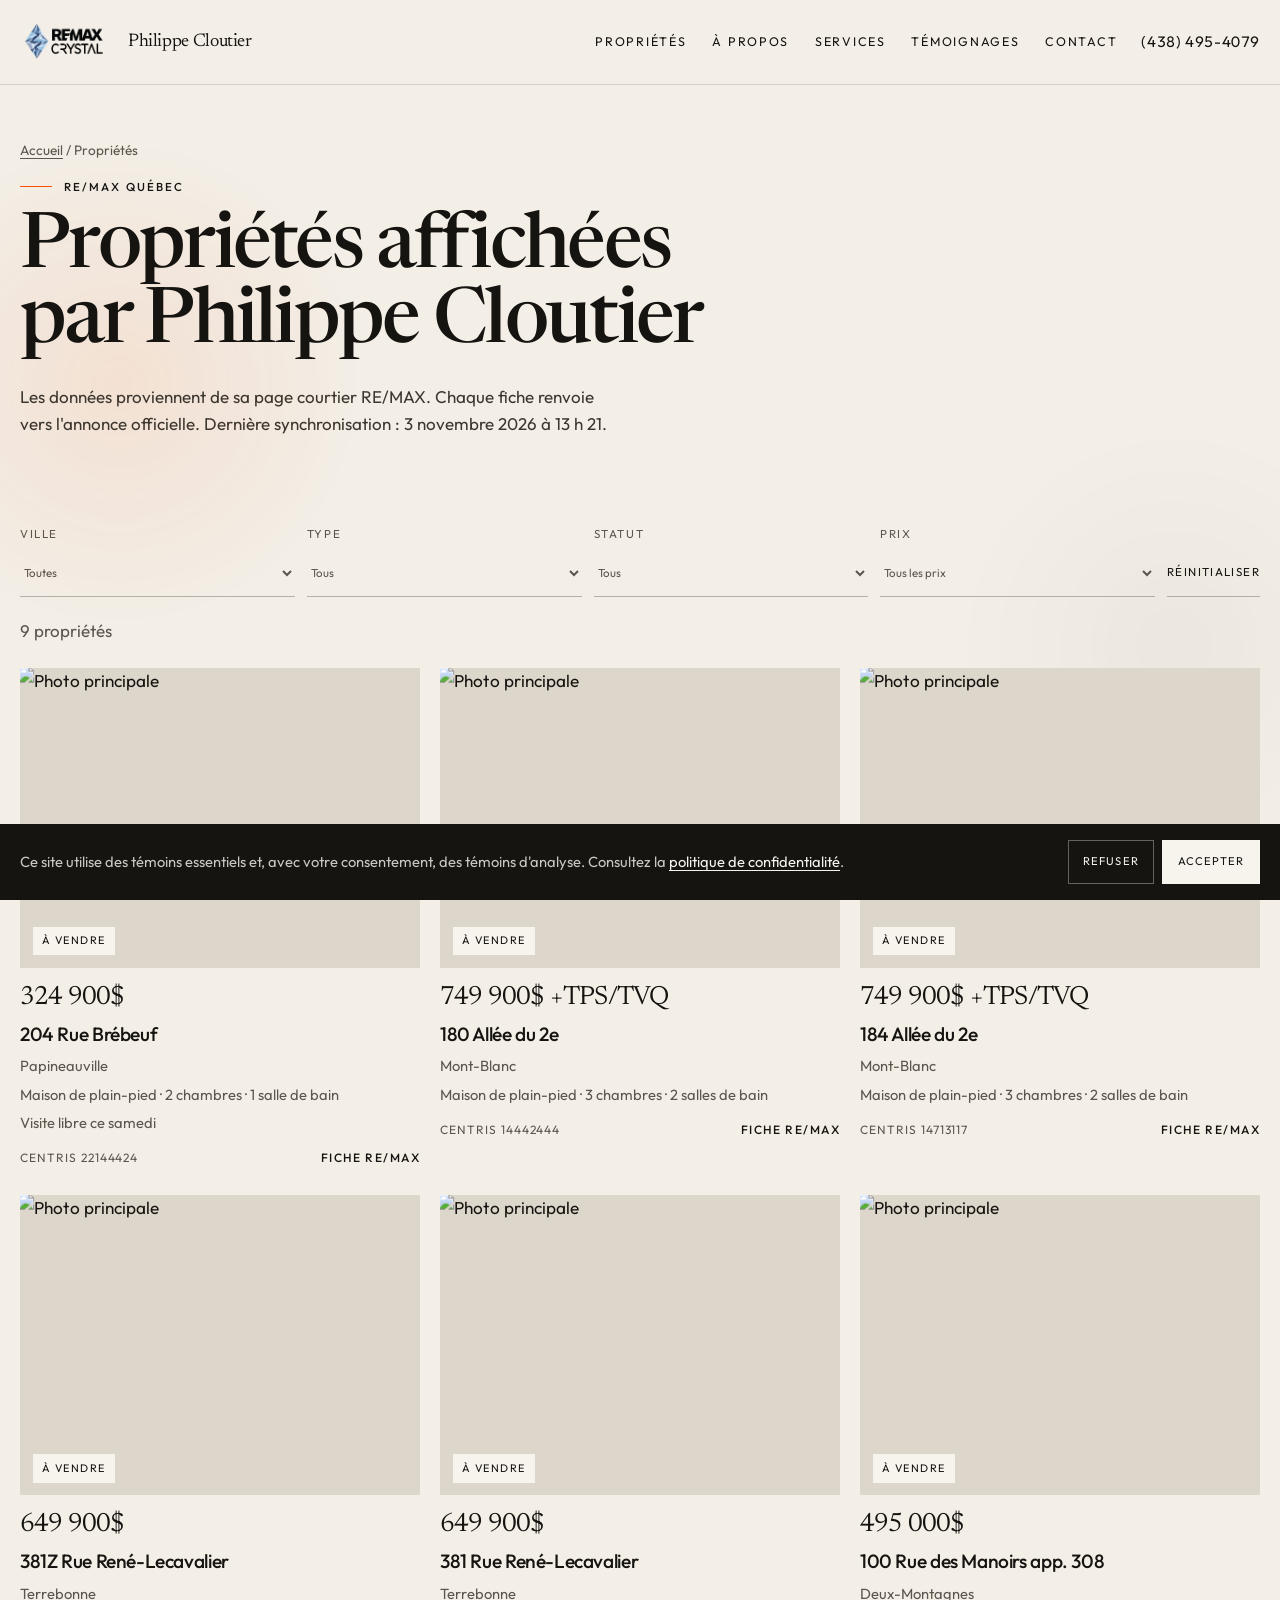
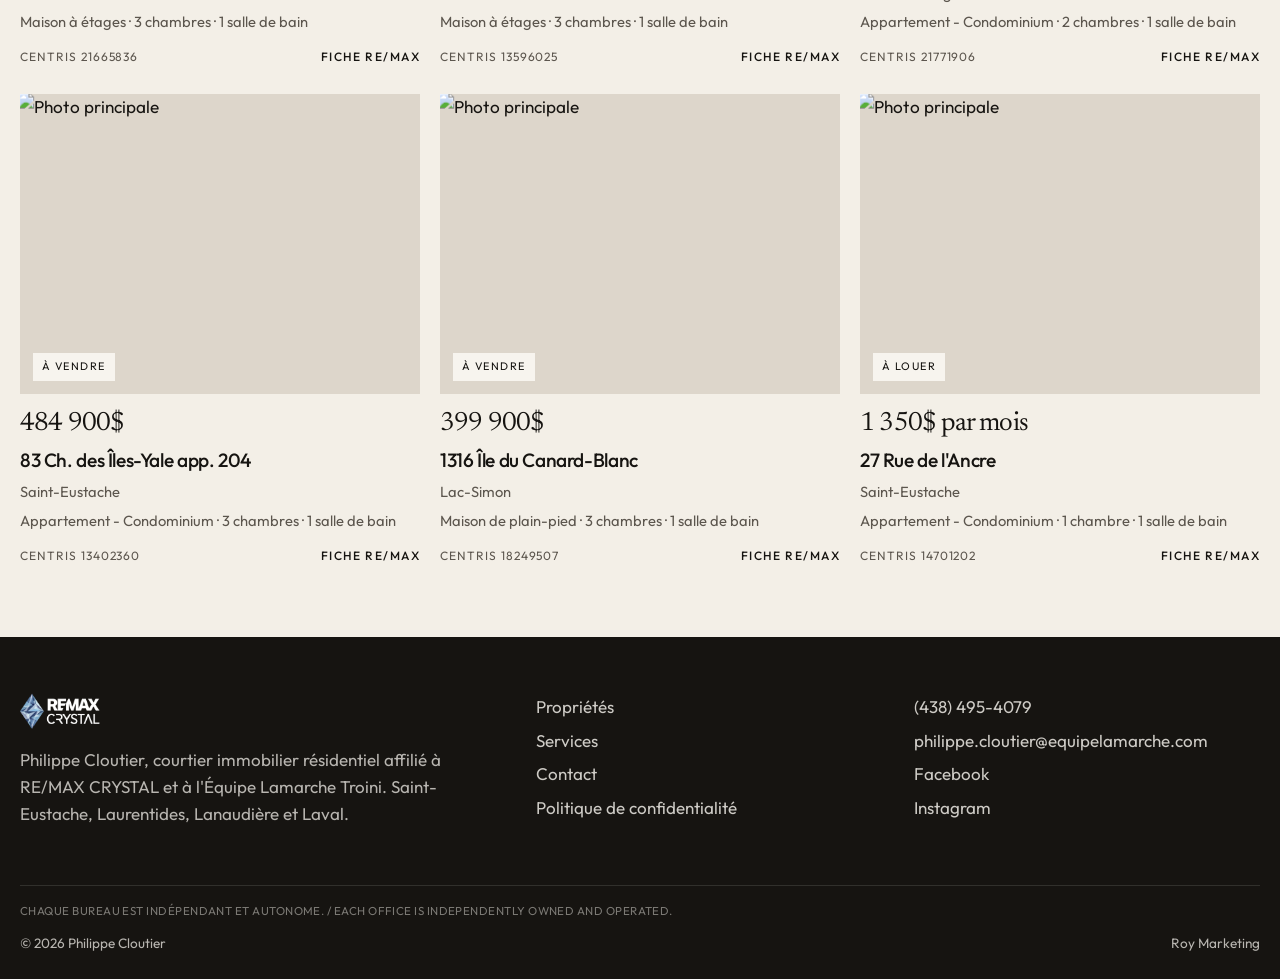
==== proprietes/index.html @ 8dc29b17 "Add a RE/MAX listing sync and an editorial redesign. Pull Philippe Cloutier's live inscriptions from" ====
<!DOCTYPE html>
<html lang="fr">
<head>
  <meta charset="utf-8">
  <meta name="viewport" content="width=device-width, initial-scale=1">
  <title>Propriétés | Philippe Cloutier, courtier immobilier</title>
  <meta name="description" content="Inscriptions actuelles de Philippe Cloutier, courtier immobilier résidentiel RE/MAX CRYSTAL à Saint-Eustache. Maisons et condos à vendre dans les Laurentides, Lanaudière, Laval et au-delà.">
  <link rel="canonical" href="https://philippecloutier.net/proprietes/">
  <meta name="theme-color" content="#161411">
  <link rel="icon" href="/favicon.ico" sizes="any">
  <link rel="icon" type="image/png" href="/favicon.png">
  <link rel="apple-touch-icon" href="/apple-touch-icon.png">
  <meta property="og:title" content="Propriétés | Philippe Cloutier, courtier immobilier">
  <meta property="og:description" content="Inscriptions actuelles de Philippe Cloutier, courtier immobilier résidentiel RE/MAX CRYSTAL à Saint-Eustache. Maisons et condos à vendre dans les Laurentides, Lanaudière, Laval et au-delà.">
  <meta property="og:type" content="website">
  <meta property="og:locale" content="fr_CA">
  <meta property="og:site_name" content="Philippe Cloutier">
  <meta property="og:url" content="https://philippecloutier.net/proprietes/">
  <meta property="og:image" content="https://philippecloutier.net/og-image.jpg">
  <meta name="twitter:card" content="summary_large_image">
  <meta name="twitter:title" content="Propriétés | Philippe Cloutier, courtier immobilier">
  <meta name="twitter:description" content="Inscriptions actuelles de Philippe Cloutier, courtier immobilier résidentiel RE/MAX CRYSTAL à Saint-Eustache. Maisons et condos à vendre dans les Laurentides, Lanaudière, Laval et au-delà.">
  <meta name="twitter:image" content="https://philippecloutier.net/og-image.jpg">
  <script type="application/ld+json">
{"@context":"https://schema.org","@type":"BreadcrumbList","itemListElement":[{"@type":"ListItem","position":1,"name":"Accueil","item":"https://philippecloutier.net/"},{"@type":"ListItem","position":2,"name":"Propriétés","item":"https://philippecloutier.net/proprietes/"}]}
</script>
<script type="application/ld+json">
{"@context":"https://schema.org","@type":"ItemList","name":"Propriétés de Philippe Cloutier","numberOfItems":9,"itemListElement":[{"@type":"ListItem","position":1,"url":"https://philippecloutier.net/proprietes/22144424/","name":"204 Rue Brébeuf, Papineauville"},{"@type":"ListItem","position":2,"url":"https://philippecloutier.net/proprietes/14442444/","name":"180 Allée du 2e, Mont-Blanc"},{"@type":"ListItem","position":3,"url":"https://philippecloutier.net/proprietes/14713117/","name":"184 Allée du 2e, Mont-Blanc"},{"@type":"ListItem","position":4,"url":"https://philippecloutier.net/proprietes/21665836/","name":"381Z Rue René-Lecavalier, Terrebonne"},{"@type":"ListItem","position":5,"url":"https://philippecloutier.net/proprietes/13596025/","name":"381 Rue René-Lecavalier, Terrebonne"},{"@type":"ListItem","position":6,"url":"https://philippecloutier.net/proprietes/21771906/","name":"100 Rue des Manoirs app. 308, Deux-Montagnes"},{"@type":"ListItem","position":7,"url":"https://philippecloutier.net/proprietes/13402360/","name":"83 Ch. des Îles-Yale app. 204, Saint-Eustache"},{"@type":"ListItem","position":8,"url":"https://philippecloutier.net/proprietes/18249507/","name":"1316 Île du Canard-Blanc, Lac-Simon"},{"@type":"ListItem","position":9,"url":"https://philippecloutier.net/proprietes/14701202/","name":"27 Rue de l'Ancre, Saint-Eustache"}]}
</script>
  <link rel="preconnect" href="https://fonts.googleapis.com">
  <link rel="preconnect" href="https://fonts.gstatic.com" crossorigin>
  <link href="https://fonts.googleapis.com/css2?family=Newsreader:ital,opsz,wght@0,6..72,400;0,6..72,500;0,6..72,600;1,6..72,400&family=Outfit:wght@300;400;500;600&display=swap" rel="stylesheet">
  <link rel="stylesheet" href="/assets/site.css">
</head>
<body>
<a class="skip" href="#contenu">Aller au contenu</a>
<div class="atmosphere" aria-hidden="true"><span class="orb orb-a"></span><span class="orb orb-b"></span></div>
<div class="page">
<header class="nav nav-solid" id="nav">
  <div class="nav-inner">
    <a class="brand" href="/">
      <img class="brand-logo brand-logo-light" src="/logo_remax_crystal_fond_noir.png" alt="RE/MAX CRYSTAL" height="42">
      <img class="brand-logo brand-logo-dark" src="/crystal-supp-noir-diamand.png" alt="" height="42">
      <span class="brand-name">Philippe Cloutier</span>
    </a>
    <nav class="nav-links" aria-label="Principal">
      <a href="/proprietes/">Propriétés</a>
      <a href="/#a-propos">À propos</a>
      <a href="/#services">Services</a>
      <a href="/#temoignages">Témoignages</a>
      <a href="/#contact">Contact</a>
    </nav>
    <a class="nav-phone desk" href="tel:+14384954079">(438) 495-4079</a>
    <button class="nav-toggle" id="nav-toggle" type="button" aria-expanded="false" aria-controls="nav-panel" aria-label="Ouvrir le menu"><span></span><span></span></button>
  </div>
</header>
<div class="nav-panel" id="nav-panel" hidden>
  <a href="/proprietes/">Propriétés</a>
  <a href="/#a-propos">À propos</a>
  <a href="/#services">Services</a>
  <a href="/#temoignages">Témoignages</a>
  <a href="/#contact">Contact</a>
  <a class="nav-phone" href="tel:+14384954079">(438) 495-4079</a>
</div>
<main id="contenu">
  <section class="page-hero">
    <div class="wrap">
      <p class="crumbs"><a href="/">Accueil</a> / Propriétés</p>
      <p class="eyebrow">RE/MAX Québec</p>
      <h1>Propriétés affichées par Philippe Cloutier</h1>
      <p class="lede" style="margin-top:1.25rem">Les données proviennent de sa page courtier RE/MAX. Chaque fiche renvoie vers l'annonce officielle. Dernière synchronisation : 3 novembre 2026 à 13 h 21.</p>
    </div>
  </section>
  <section class="section-tight">
    <div class="wrap-wide">
      <form class="filters" id="filters" action="/proprietes/" method="get">
        <label>Ville
          <select id="filter-city" name="ville"><option value="">Toutes</option><option value="Deux-Montagnes">Deux-Montagnes</option><option value="Lac-Simon">Lac-Simon</option><option value="Mont-Blanc">Mont-Blanc</option><option value="Papineauville">Papineauville</option><option value="Saint-Eustache">Saint-Eustache</option><option value="Terrebonne">Terrebonne</option></select>
        </label>
        <label>Type
          <select id="filter-kind" name="type"><option value="">Tous</option><option value="Appartement - Condominium">Appartement - Condominium</option><option value="Maison à étages">Maison à étages</option><option value="Maison de plain-pied">Maison de plain-pied</option></select>
        </label>
        <label>Statut
          <select id="filter-status" name="statut"><option value="">Tous</option><option value="a-vendre">À vendre</option><option value="a-louer">À louer</option><option value="visite-libre">Visite libre</option></select>
        </label>
        <label>Prix
          <select id="filter-price" name="prix">
            <option value="">Tous les prix</option>
            <option value="0-400000">Moins de 400 000 $</option>
            <option value="400000-600000">400 000 $ à 600 000 $</option>
            <option value="600000-800000">600 000 $ à 800 000 $</option>
            <option value="800000-">800 000 $ et plus</option>
          </select>
        </label>
        <button type="button" id="filter-reset">Réinitialiser</button>
      </form>
      <p class="result-count" id="result-count">9 propriétés</p>
      <div class="listing-grid" data-listing-grid>
        <article class="card" data-city="Papineauville" data-kind="Maison de plain-pied" data-status="a-vendre" data-open-house="1" data-price="324900" data-price-kind="sale">
  <a class="card-media" href="/proprietes/22144424/">
    <img src="https://media.remax-quebec.com/img/www_medium/0026/m22144424-pri01-01.jpg" alt="Photo principale" width="960" height="720" loading="lazy" decoding="async">
    <span class="card-status">À vendre</span>
  </a>
  <div class="card-body">
    <p class="card-price">324 900$</p>
    <h3><a href="/proprietes/22144424/">204 Rue Brébeuf</a></h3>
    <p class="card-city">Papineauville</p>
    <p class="card-meta">Maison de plain-pied · 2 chambres · 1 salle de bain</p>
    <p class="card-note">Visite libre ce samedi</p>
    <div class="card-foot">
      <span class="card-mls">Centris 22144424</span>
      <a class="text-link" href="https://www.remax-quebec.com/fr/proprietes/maison-a-vendre-outaouais/204-rue-brebeuf-papineauville-22144424" target="_blank" rel="noopener">Fiche RE/MAX</a>
    </div>
  </div>
</article>
<article class="card" data-city="Mont-Blanc" data-kind="Maison de plain-pied" data-status="a-vendre" data-open-house="0" data-price="749900" data-price-kind="sale">
  <a class="card-media" href="/proprietes/14442444/">
    <img src="https://media.remax-quebec.com/img/www_medium/0026/m14442444-pri01-01.jpg" alt="Photo principale" width="960" height="720" loading="lazy" decoding="async">
    <span class="card-status">À vendre</span>
  </a>
  <div class="card-body">
    <p class="card-price">749 900$ +TPS/TVQ</p>
    <h3><a href="/proprietes/14442444/">180 Allée du 2e</a></h3>
    <p class="card-city">Mont-Blanc</p>
    <p class="card-meta">Maison de plain-pied · 3 chambres · 2 salles de bain</p>
    
    <div class="card-foot">
      <span class="card-mls">Centris 14442444</span>
      <a class="text-link" href="https://www.remax-quebec.com/fr/proprietes/maison-a-vendre-laurentides/180-allee-du-2e-st-faustin-lac-carre-14442444" target="_blank" rel="noopener">Fiche RE/MAX</a>
    </div>
  </div>
</article>
<article class="card" data-city="Mont-Blanc" data-kind="Maison de plain-pied" data-status="a-vendre" data-open-house="0" data-price="749900" data-price-kind="sale">
  <a class="card-media" href="/proprietes/14713117/">
    <img src="https://media.remax-quebec.com/img/www_medium/0026/m14713117-pri01-01.jpg" alt="Photo principale" width="960" height="720" loading="lazy" decoding="async">
    <span class="card-status">À vendre</span>
  </a>
  <div class="card-body">
    <p class="card-price">749 900$ +TPS/TVQ</p>
    <h3><a href="/proprietes/14713117/">184 Allée du 2e</a></h3>
    <p class="card-city">Mont-Blanc</p>
    <p class="card-meta">Maison de plain-pied · 3 chambres · 2 salles de bain</p>
    
    <div class="card-foot">
      <span class="card-mls">Centris 14713117</span>
      <a class="text-link" href="https://www.remax-quebec.com/fr/proprietes/maison-a-vendre-laurentides/184-allee-du-2e-st-faustin-lac-carre-14713117" target="_blank" rel="noopener">Fiche RE/MAX</a>
    </div>
  </div>
</article>
<article class="card" data-city="Terrebonne" data-kind="Maison à étages" data-status="a-vendre" data-open-house="0" data-price="649900" data-price-kind="sale">
  <a class="card-media" href="/proprietes/21665836/">
    <img src="https://media.remax-quebec.com/img/www_medium/0026/m21665836-pri01-01.jpg" alt="Photo principale" width="960" height="720" loading="lazy" decoding="async">
    <span class="card-status">À vendre</span>
  </a>
  <div class="card-body">
    <p class="card-price">649 900$</p>
    <h3><a href="/proprietes/21665836/">381Z Rue René-Lecavalier</a></h3>
    <p class="card-city">Terrebonne</p>
    <p class="card-meta">Maison à étages · 3 chambres · 1 salle de bain</p>
    
    <div class="card-foot">
      <span class="card-mls">Centris 21665836</span>
      <a class="text-link" href="https://www.remax-quebec.com/fr/proprietes/maison-a-vendre-lanaudiere/381z-rue-rene-lecavalier-terrebonne-terrebonne-cote-terrebonne-21665836" target="_blank" rel="noopener">Fiche RE/MAX</a>
    </div>
  </div>
</article>
<article class="card" data-city="Terrebonne" data-kind="Maison à étages" data-status="a-vendre" data-open-house="0" data-price="649900" data-price-kind="sale">
  <a class="card-media" href="/proprietes/13596025/">
    <img src="https://media.remax-quebec.com/img/www_medium/0026/m13596025-pri01-01.jpg" alt="Photo principale" width="960" height="720" loading="lazy" decoding="async">
    <span class="card-status">À vendre</span>
  </a>
  <div class="card-body">
    <p class="card-price">649 900$</p>
    <h3><a href="/proprietes/13596025/">381 Rue René-Lecavalier</a></h3>
    <p class="card-city">Terrebonne</p>
    <p class="card-meta">Maison à étages · 3 chambres · 1 salle de bain</p>
    
    <div class="card-foot">
      <span class="card-mls">Centris 13596025</span>
      <a class="text-link" href="https://www.remax-quebec.com/fr/proprietes/maison-a-vendre-lanaudiere/381-rue-rene-lecavalier-terrebonne-terrebonne-cote-terrebonne-13596025" target="_blank" rel="noopener">Fiche RE/MAX</a>
    </div>
  </div>
</article>
<article class="card" data-city="Deux-Montagnes" data-kind="Appartement - Condominium" data-status="a-vendre" data-open-house="0" data-price="495000" data-price-kind="sale">
  <a class="card-media" href="/proprietes/21771906/">
    <img src="https://media.remax-quebec.com/img/www_medium/0026/m21771906-pri01-01.jpg" alt="Photo principale" width="960" height="720" loading="lazy" decoding="async">
    <span class="card-status">À vendre</span>
  </a>
  <div class="card-body">
    <p class="card-price">495 000$</p>
    <h3><a href="/proprietes/21771906/">100 Rue des Manoirs app. 308</a></h3>
    <p class="card-city">Deux-Montagnes</p>
    <p class="card-meta">Appartement - Condominium · 2 chambres · 1 salle de bain</p>
    
    <div class="card-foot">
      <span class="card-mls">Centris 21771906</span>
      <a class="text-link" href="https://www.remax-quebec.com/fr/proprietes/condo-a-vendre-laval-rive-nord/100-rue-des-manoirs-deux-montagnes-nord-21771906" target="_blank" rel="noopener">Fiche RE/MAX</a>
    </div>
  </div>
</article>
<article class="card" data-city="Saint-Eustache" data-kind="Appartement - Condominium" data-status="a-vendre" data-open-house="0" data-price="484900" data-price-kind="sale">
  <a class="card-media" href="/proprietes/13402360/">
    <img src="https://media.remax-quebec.com/img/www_medium/0026/m13402360-pri01-01.jpg" alt="Photo principale" width="960" height="720" loading="lazy" decoding="async">
    <span class="card-status">À vendre</span>
  </a>
  <div class="card-body">
    <p class="card-price">484 900$</p>
    <h3><a href="/proprietes/13402360/">83 Ch. des Îles-Yale app. 204</a></h3>
    <p class="card-city">Saint-Eustache</p>
    <p class="card-meta">Appartement - Condominium · 3 chambres · 1 salle de bain</p>
    
    <div class="card-foot">
      <span class="card-mls">Centris 13402360</span>
      <a class="text-link" href="https://www.remax-quebec.com/fr/proprietes/condo-a-vendre-laval-rive-nord/83-ch-des-iles-yale-saint-eustache-est-13402360" target="_blank" rel="noopener">Fiche RE/MAX</a>
    </div>
  </div>
</article>
<article class="card" data-city="Lac-Simon" data-kind="Maison de plain-pied" data-status="a-vendre" data-open-house="0" data-price="399900" data-price-kind="sale">
  <a class="card-media" href="/proprietes/18249507/">
    <img src="https://media.remax-quebec.com/img/www_medium/0026/m18249507-pri01-01.jpg" alt="Photo principale" width="960" height="720" loading="lazy" decoding="async">
    <span class="card-status">À vendre</span>
  </a>
  <div class="card-body">
    <p class="card-price">399 900$</p>
    <h3><a href="/proprietes/18249507/">1316 Île du Canard-Blanc</a></h3>
    <p class="card-city">Lac-Simon</p>
    <p class="card-meta">Maison de plain-pied · 3 chambres · 1 salle de bain</p>
    
    <div class="card-foot">
      <span class="card-mls">Centris 18249507</span>
      <a class="text-link" href="https://www.remax-quebec.com/fr/proprietes/maison-a-vendre-outaouais/1316-ile-du-canard-blanc-lac-simon-18249507" target="_blank" rel="noopener">Fiche RE/MAX</a>
    </div>
  </div>
</article>
<article class="card" data-city="Saint-Eustache" data-kind="Appartement - Condominium" data-status="a-louer" data-open-house="0" data-price="" data-price-kind="rent">
  <a class="card-media" href="/proprietes/14701202/">
    <img src="https://media.remax-quebec.com/img/www_medium/0026/m14701202-pri01-01.jpg" alt="Photo principale" width="960" height="720" loading="lazy" decoding="async">
    <span class="card-status">À louer</span>
  </a>
  <div class="card-body">
    <p class="card-price">1 350$ par mois</p>
    <h3><a href="/proprietes/14701202/">27 Rue de l'Ancre</a></h3>
    <p class="card-city">Saint-Eustache</p>
    <p class="card-meta">Appartement - Condominium · 1 chambre · 1 salle de bain</p>
    
    <div class="card-foot">
      <span class="card-mls">Centris 14701202</span>
      <a class="text-link" href="https://www.remax-quebec.com/fr/proprietes/condo-a-louer-laval-rive-nord/27-rue-de-l-ancre-saint-eustache-ouest-14701202" target="_blank" rel="noopener">Fiche RE/MAX</a>
    </div>
  </div>
</article>
      </div>
      <p class="empty" id="listing-empty" hidden>Aucune propriété ne correspond à ces filtres.</p>
      <noscript><p class="lede">Sans JavaScript, les filtres restent inactifs et toutes les propriétés restent affichées.</p></noscript>
    </div>
  </section>
</main>
<footer class="site-footer">
  <div class="wrap-wide footer-grid">
    <div>
      <img class="footer-logo" src="/logo_remax_crystal_fond_noir.png" alt="RE/MAX CRYSTAL" height="36">
      <p>Philippe Cloutier, courtier immobilier résidentiel affilié à RE/MAX CRYSTAL et à l'Équipe Lamarche Troini. Saint-Eustache, Laurentides, Lanaudière et Laval.</p>
    </div>
    <div class="footer-links">
      <a href="/proprietes/">Propriétés</a>
      <a href="/#services">Services</a>
      <a href="/#contact">Contact</a>
      <a href="/politique-confidentialite.html">Politique de confidentialité</a>
    </div>
    <div class="footer-links">
      <a href="tel:+14384954079">(438) 495-4079</a>
      <a href="mailto:philippe.cloutier@equipelamarche.com">philippe.cloutier@equipelamarche.com</a>
      <a href="https://www.facebook.com/profile.php?id=61580330362343" rel="noopener me">Facebook</a>
      <a href="https://www.instagram.com/philippe_cloutier_/" rel="noopener me">Instagram</a>
    </div>
  </div>
  <div class="wrap-wide">
    <p class="fine">Chaque bureau est indépendant et autonome. / Each Office Is Independently Owned and Operated.</p>
    <div class="footer-bottom">
      <span>© 2026 Philippe Cloutier</span>
      <span>Roy Marketing</span>
    </div>
  </div>
</footer>
</div>
<div class="cookie" id="cookie-banner" role="dialog" aria-label="Consentement aux témoins">
  <div class="cookie-inner">
    <p>Ce site utilise des témoins essentiels et, avec votre consentement, des témoins d'analyse. Consultez la <a href="/politique-confidentialite.html">politique de confidentialité</a>.</p>
    <div class="cookie-actions">
      <button type="button" id="cookie-reject">Refuser</button>
      <button type="button" class="cookie-accept" id="cookie-accept">Accepter</button>
    </div>
  </div>
</div>
<script src="/assets/site.js" defer></script>
</body>
</html>
---- assets/site.css ----
:root {
  --ivory: #f3efe7;
  --paper: #f7f4ee;
  --ink: #161411;
  --ink-soft: #3c362f;
  --muted: #5c564e;
  --line: rgba(22, 20, 17, 0.14);
  --line-strong: rgba(22, 20, 17, 0.28);
  --accent: #fa5003;
  --white: #fffcf7;
  --header: 5.25rem;
  --ease: cubic-bezier(0.25, 0.46, 0.45, 0.94);
  --serif: "Newsreader", "Iowan Old Style", "Palatino Linotype", Palatino, serif;
  --sans: "Outfit", "Avenir Next", "Segoe UI", sans-serif;
  --wrap: 1240px;
  --wide: 1440px;
}

*,
*::before,
*::after { box-sizing: border-box; }

html { scroll-behavior: auto; }

body {
  margin: 0;
  background: var(--ivory);
  color: var(--ink);
  font-family: var(--sans);
  font-weight: 400;
  font-size: 1.0625rem;
  line-height: 1.6;
  text-rendering: optimizeLegibility;
  -webkit-font-smoothing: antialiased;
}

img { max-width: 100%; display: block; }

a { color: inherit; text-decoration-thickness: 1px; text-underline-offset: 0.22em; }

button, input, select, textarea { font: inherit; color: inherit; }

:focus-visible {
  outline: 2px solid var(--accent);
  outline-offset: 3px;
}

.skip {
  position: absolute;
  left: 1rem;
  top: -4rem;
  background: var(--ink);
  color: var(--paper);
  padding: 0.7rem 1rem;
  z-index: 100;
}
.skip:focus { top: 1rem; }

.atmosphere {
  position: fixed;
  inset: -48px;
  z-index: 0;
  pointer-events: none;
  overflow: hidden;
}
.orb {
  position: absolute;
  border-radius: 50%;
  filter: blur(8px);
  opacity: 0.55;
  will-change: transform;
}
.orb-a {
  width: 42vw;
  height: 42vw;
  left: -8vw;
  top: 18vh;
  background: radial-gradient(circle, rgba(250, 80, 3, 0.16), rgba(250, 80, 3, 0) 68%);
  animation: drift-a 36s ease-in-out infinite;
}
.orb-b {
  width: 36vw;
  height: 36vw;
  right: -6vw;
  bottom: 8vh;
  background: radial-gradient(circle, rgba(22, 20, 17, 0.06), rgba(22, 20, 17, 0) 70%);
  animation: drift-b 42s ease-in-out infinite;
}
@keyframes drift-a {
  0%, 100% { transform: translate3d(0, 0, 0); }
  50% { transform: translate3d(4vw, 3vh, 0); }
}
@keyframes drift-b {
  0%, 100% { transform: translate3d(0, 0, 0); }
  50% { transform: translate3d(-3vw, -4vh, 0); }
}

.page { position: relative; z-index: 1; }

.wrap { width: min(var(--wrap), calc(100% - 2.5rem)); margin-inline: auto; }
.wrap-wide { width: min(var(--wide), calc(100% - 2.5rem)); margin-inline: auto; }

.nav {
  position: fixed;
  inset: 0 0 auto 0;
  z-index: 40;
  color: var(--white);
  transition: background 0.4s var(--ease), color 0.4s var(--ease), border-color 0.4s var(--ease);
  border-bottom: 1px solid transparent;
}
.nav-inner {
  width: min(var(--wide), calc(100% - 2.5rem));
  margin-inline: auto;
  min-height: var(--header);
  display: flex;
  align-items: center;
  gap: 1.5rem;
}
.brand {
  display: flex;
  align-items: center;
  gap: 0.85rem;
  text-decoration: none;
  min-width: 0;
}
.brand-logo { height: 42px; width: auto; }
.brand-logo-dark { display: none; }
.brand-name {
  font-family: var(--serif);
  font-size: 1.15rem;
  letter-spacing: -0.02em;
  white-space: nowrap;
}
.nav-links {
  display: flex;
  gap: 1.6rem;
  margin-left: auto;
  font-size: 0.78rem;
  letter-spacing: 0.14em;
  text-transform: uppercase;
}
.nav-links a { text-decoration: none; position: relative; }
.nav-links a::after,
.text-link::after {
  content: "";
  position: absolute;
  left: 0;
  bottom: -0.25rem;
  width: 100%;
  height: 1px;
  background: currentColor;
  transform: scaleX(0);
  transform-origin: left;
  transition: transform 0.45s var(--ease);
}
.nav-links a:hover::after,
.text-link:hover::after { transform: scaleX(1); }
.nav-phone {
  text-decoration: none;
  font-variant-numeric: tabular-nums;
  letter-spacing: 0.04em;
  font-size: 0.95rem;
}
.nav-toggle {
  display: none;
  margin-left: auto;
  width: 44px;
  height: 44px;
  border: 0;
  background: transparent;
  padding: 0;
  position: relative;
}
.nav-toggle span {
  position: absolute;
  left: 10px;
  right: 10px;
  height: 1px;
  background: currentColor;
  transition: transform 0.35s var(--ease), opacity 0.35s var(--ease);
}
.nav-toggle span:first-child { top: 18px; }
.nav-toggle span:last-child { top: 26px; }
.nav-toggle[aria-expanded="true"] span:first-child { transform: translateY(4px) rotate(40deg); }
.nav-toggle[aria-expanded="true"] span:last-child { transform: translateY(-4px) rotate(-40deg); }

.nav.is-solid,
.nav.nav-solid {
  background: rgba(243, 239, 231, 0.94);
  color: var(--ink);
  border-bottom-color: var(--line);
  backdrop-filter: blur(16px);
}
.nav.is-solid .brand-logo-light,
.nav.nav-solid .brand-logo-light { display: none; }
.nav.is-solid .brand-logo-dark,
.nav.nav-solid .brand-logo-dark { display: block; }

.nav-panel {
  position: fixed;
  inset: 0;
  z-index: 39;
  background: var(--ivory);
  color: var(--ink);
  display: flex;
  flex-direction: column;
  justify-content: flex-end;
  padding: 2rem 1.5rem 2.5rem;
  gap: 1.25rem;
}
.nav-panel[hidden] { display: none; }
.nav-panel a {
  font-family: var(--serif);
  font-size: clamp(2rem, 8vw, 3.2rem);
  line-height: 1.05;
  text-decoration: none;
  letter-spacing: -0.03em;
}
.nav-panel .nav-phone { font-family: var(--sans); font-size: 1.05rem; margin-top: 0.5rem; }

.hero {
  position: relative;
  min-height: 100svh;
  color: var(--white);
  display: flex;
  align-items: flex-end;
  background: #1a1814;
  overflow: hidden;
}
.hero-media {
  position: absolute;
  inset: 0;
}
.hero-media img {
  width: 100%;
  height: 100%;
  object-fit: cover;
  object-position: center 40%;
}
.hero-shade {
  position: absolute;
  inset: 0;
  background:
    linear-gradient(180deg, rgba(16, 14, 12, 0.28) 0%, rgba(16, 14, 12, 0.08) 32%, rgba(16, 14, 12, 0.72) 100%),
    linear-gradient(90deg, rgba(16, 14, 12, 0.45), transparent 55%);
}
.hero-copy {
  position: relative;
  z-index: 1;
  width: min(var(--wide), calc(100% - 2.5rem));
  margin: 0 auto;
  padding: calc(var(--header) + 2rem) 0 7.5rem;
}
.eyebrow {
  display: flex;
  align-items: center;
  gap: 0.75rem;
  margin: 0 0 1rem;
  font-size: 0.72rem;
  letter-spacing: 0.18em;
  text-transform: uppercase;
  font-weight: 500;
}
.eyebrow::before {
  content: "";
  width: 2rem;
  height: 1px;
  background: var(--accent);
  flex: none;
}
.hero h1 {
  margin: 0;
  font-family: var(--serif);
  font-weight: 500;
  font-size: clamp(3.4rem, 8vw, 7.4rem);
  line-height: 0.92;
  letter-spacing: -0.035em;
}
.hero-role {
  margin: 1.25rem 0 0;
  font-size: 1.05rem;
  letter-spacing: 0.04em;
}
.hero-lede {
  max-width: 36rem;
  margin: 1rem 0 0;
  font-family: var(--serif);
  font-style: italic;
  font-weight: 400;
  font-size: clamp(1.25rem, 2vw, 1.65rem);
  line-height: 1.35;
  color: rgba(255, 252, 247, 0.88);
}
.hero-actions {
  display: flex;
  flex-wrap: wrap;
  gap: 0.75rem;
  margin-top: 2rem;
}
.hero-meta {
  margin: 1.75rem 0 0;
  color: rgba(255, 252, 247, 0.72);
  font-size: 0.82rem;
  letter-spacing: 0.12em;
  text-transform: uppercase;
}

.btn {
  display: inline-flex;
  align-items: center;
  justify-content: center;
  min-height: 48px;
  padding: 0.85rem 1.35rem;
  border: 1px solid transparent;
  text-decoration: none;
  letter-spacing: 0.12em;
  text-transform: uppercase;
  font-size: 0.72rem;
  font-weight: 500;
  transition: background 0.4s var(--ease), color 0.4s var(--ease), border-color 0.4s var(--ease);
}
.btn-light { background: var(--paper); color: var(--ink); }
.btn-light:hover { background: var(--white); }
.btn-ghost { background: transparent; color: var(--white); border-color: rgba(255, 252, 247, 0.55); }
.btn-ghost:hover { background: rgba(255, 252, 247, 0.08); border-color: var(--white); }
.btn-ink { background: var(--ink); color: var(--paper); }
.btn-ink:hover { background: #2a241e; }
.btn-line { background: transparent; color: var(--ink); border-color: var(--line-strong); }
.btn-line:hover { border-color: var(--ink); }

.text-link {
  position: relative;
  display: inline-flex;
  text-decoration: none;
  letter-spacing: 0.12em;
  text-transform: uppercase;
  font-size: 0.75rem;
  font-weight: 500;
}

.section { padding: 6.5rem 0; }
.section-tight { padding: 4.5rem 0; }
.section-head {
  display: grid;
  grid-template-columns: minmax(0, 1fr) minmax(0, 1.1fr);
  gap: 2rem 4rem;
  align-items: end;
  margin-bottom: 2.75rem;
}
.section-head h2,
.block-title {
  margin: 0;
  font-family: var(--serif);
  font-weight: 500;
  font-size: clamp(2.4rem, 4.5vw, 4.2rem);
  line-height: 1.02;
  letter-spacing: -0.03em;
}
.lede { margin: 0; color: var(--ink-soft); max-width: 38rem; }
.section-more { margin: 2rem 0 0; }

.feature-grid,
.listing-grid {
  display: grid;
  gap: 1.75rem 1.25rem;
}
.feature-grid { grid-template-columns: 1.35fr 0.9fr; }
.feature-grid .card:first-child { grid-row: span 2; }
.feature-grid .card:first-child .card-media { aspect-ratio: 4 / 5; height: 100%; }
.listing-grid { grid-template-columns: repeat(3, 1fr); }

.card { min-width: 0; }
.card[hidden] { display: none; }
.card-media {
  position: relative;
  display: block;
  aspect-ratio: 4 / 3;
  overflow: hidden;
  background: #ddd6cb;
  text-decoration: none;
}
.card-media img {
  width: 100%;
  height: 100%;
  object-fit: cover;
  transform: scale(1.01);
  transition: transform 0.8s var(--ease);
}
.card:hover .card-media img { transform: scale(1.045); }
.card-status,
.badge {
  display: inline-flex;
  align-items: center;
  gap: 0.4rem;
  padding: 0.35rem 0.55rem;
  background: var(--paper);
  color: var(--ink);
  font-size: 0.68rem;
  letter-spacing: 0.14em;
  text-transform: uppercase;
}
.card-status {
  position: absolute;
  left: 0.8rem;
  bottom: 0.8rem;
}
.badge-sold { background: var(--ink); color: var(--paper); }
.card-body { padding-top: 1rem; }
.card-price {
  margin: 0;
  font-family: var(--serif);
  font-size: 1.65rem;
  letter-spacing: -0.03em;
  line-height: 1.1;
}
.card h3 { margin: 0.35rem 0 0; font-size: 1.2rem; font-weight: 500; letter-spacing: -0.02em; }
.card h3 a { text-decoration: none; }
.card h3 a:hover { text-decoration: underline; text-underline-offset: 0.18em; }
.card-city, .card-meta, .card-note {
  margin: 0.3rem 0 0;
  color: var(--muted);
  font-size: 0.92rem;
}
.card-foot {
  display: flex;
  justify-content: space-between;
  gap: 1rem;
  margin-top: 0.85rem;
  align-items: baseline;
}
.card-mls { font-size: 0.75rem; letter-spacing: 0.08em; text-transform: uppercase; color: var(--muted); }

.split {
  display: grid;
  grid-template-columns: 0.9fr 1.1fr;
  min-height: 88vh;
  background: var(--ink);
  color: var(--paper);
}
.split-media { position: relative; min-height: 70vw; }
.split-media img { width: 100%; height: 100%; object-fit: cover; object-position: center 15%; position: absolute; inset: 0; }
.split-copy {
  padding: clamp(4rem, 8vw, 7rem) clamp(1.5rem, 5vw, 5rem);
  display: flex;
  flex-direction: column;
  justify-content: center;
}
.split .eyebrow { color: rgba(247, 244, 238, 0.8); }
.quote {
  margin: 0 0 1.5rem;
  padding: 0;
  border: 0;
  font-family: var(--serif);
  font-style: italic;
  font-size: clamp(1.45rem, 2.4vw, 2rem);
  line-height: 1.35;
  font-weight: 400;
}
.split p { color: rgba(247, 244, 238, 0.78); }
.split strong { color: var(--paper); font-weight: 500; }
.sign { margin-top: 2rem; }
.sign strong { display: block; font-family: var(--serif); font-size: 1.5rem; font-weight: 500; font-style: italic; }
.sign span { color: rgba(247, 244, 238, 0.6); font-size: 0.78rem; letter-spacing: 0.12em; text-transform: uppercase; }

.pillars {
  display: grid;
  grid-template-columns: repeat(3, 1fr);
  gap: 0;
  border-top: 1px solid var(--line);
}
.pillar {
  padding: 2rem 1.5rem 0.5rem 0;
  border-right: 1px solid var(--line);
}
.pillar:last-child { border-right: 0; padding-right: 0; }
.pillar:not(:first-child) { padding-left: 1.5rem; }
.pillar-index {
  font-family: var(--serif);
  font-style: italic;
  color: var(--accent);
  font-size: 1.3rem;
}
.pillar h3 {
  margin: 0.8rem 0 0.6rem;
  font-family: var(--serif);
  font-weight: 500;
  font-size: 2rem;
  letter-spacing: -0.03em;
}
.pillar p { margin: 0; color: var(--ink-soft); }

.team {
  display: grid;
  grid-template-columns: 0.8fr 1.2fr;
  gap: 3rem;
  align-items: center;
}
.team-logos { display: flex; flex-wrap: wrap; gap: 1.5rem 2rem; align-items: center; margin: 1.5rem 0 0; }
.team-logos img { height: 52px; width: auto; max-width: 240px; object-fit: contain; }

.services { display: grid; grid-template-columns: repeat(3, 1fr); gap: 1.25rem; }
.service h3 {
  margin: 1rem 0 0.4rem;
  font-family: var(--serif);
  font-weight: 500;
  font-size: 2rem;
  letter-spacing: -0.03em;
}
.service p { margin: 0; color: var(--ink-soft); }
.service-media { aspect-ratio: 3 / 2; overflow: hidden; background: #ddd6cb; }
.service-media img {
  width: 100%;
  height: 100%;
  object-fit: cover;
  transition: transform 0.8s var(--ease);
}
.service:hover .service-media img { transform: scale(1.04); }
.service-index {
  font-size: 0.72rem;
  letter-spacing: 0.16em;
  text-transform: uppercase;
  color: var(--muted);
}

.reviews-head {
  display: flex;
  justify-content: space-between;
  gap: 2rem;
  align-items: end;
  margin-bottom: 2rem;
}
.rating-row { display: flex; align-items: baseline; gap: 0.7rem; margin: 0.4rem 0 0; }
.rating-score { font-family: var(--serif); font-size: 3rem; line-height: 1; letter-spacing: -0.04em; }
.stars { color: var(--accent); letter-spacing: 0.12em; }
.review-grid { display: grid; grid-template-columns: repeat(3, 1fr); gap: 1.25rem; }
.review {
  margin: 0;
  padding: 0 0 0.5rem;
  border-top: 1px solid var(--line);
  padding-top: 1.25rem;
  display: flex;
  flex-direction: column;
  min-height: 100%;
}
.review p { margin: 0; font-family: var(--serif); font-size: 1.2rem; line-height: 1.45; }
.review footer { margin-top: auto; padding-top: 1.25rem; color: var(--muted); font-size: 0.85rem; }
.review-actions { display: flex; flex-wrap: wrap; gap: 1.25rem; margin-top: 1.75rem; }

.faq { display: grid; grid-template-columns: 0.7fr 1.3fr; gap: 3rem; }
.faq-item { border-top: 1px solid var(--line); }
.faq-item:last-child { border-bottom: 1px solid var(--line); }
.faq-item button {
  width: 100%;
  text-align: left;
  background: none;
  border: 0;
  padding: 1.2rem 0;
  display: flex;
  justify-content: space-between;
  gap: 1rem;
  cursor: pointer;
  font-family: var(--serif);
  font-size: 1.35rem;
  letter-spacing: -0.02em;
}
.faq-item button span[aria-hidden] {
  font-family: var(--sans);
  font-weight: 300;
  font-size: 1.5rem;
  line-height: 1;
}
.faq-item dd { margin: 0; color: var(--ink-soft); padding: 0 2rem 1.2rem 0; }
.faq-item dd[hidden] { display: none; }

.contact {
  display: grid;
  grid-template-columns: 0.85fr 1.15fr;
  gap: 4rem;
  background: var(--ink);
  color: var(--paper);
}
.contact .wrap { display: contents; }
.contact-copy, .contact-form { padding: 6.5rem 0; }
.contact-copy { padding-left: max(1.25rem, calc((100% - var(--wide)) / 2 + 1.25rem)); padding-right: 1rem; }
.contact-form { padding-right: max(1.25rem, calc((100% - var(--wide)) / 2 + 1.25rem)); }
.contact h2 { color: var(--paper); }
.contact a { color: var(--paper); }
.contact .card-note { color: rgba(247, 244, 238, 0.62); }
.contact-list { list-style: none; margin: 2rem 0 0; padding: 0; display: grid; gap: 1.25rem; }
.contact-list span {
  display: block;
  font-size: 0.72rem;
  letter-spacing: 0.16em;
  text-transform: uppercase;
  color: rgba(247, 244, 238, 0.55);
  margin-bottom: 0.2rem;
}
.contact-logo { height: 42px; width: auto; margin-top: 2rem; }

form { display: grid; gap: 1rem; }
.field { display: grid; gap: 0.35rem; }
.field label { font-size: 0.75rem; letter-spacing: 0.12em; text-transform: uppercase; color: rgba(247, 244, 238, 0.62); }
.field input, .field select, .field textarea {
  width: 100%;
  background: transparent;
  border: 0;
  border-bottom: 1px solid rgba(247, 244, 238, 0.28);
  border-radius: 0;
  padding: 0.75rem 0;
  color: var(--paper);
}
.field textarea { resize: vertical; min-height: 7rem; }
.field input:focus, .field select:focus, .field textarea:focus { outline: none; border-bottom-color: var(--accent); }
.field select option { color: var(--ink); }
.two { display: grid; grid-template-columns: 1fr 1fr; gap: 1rem; }
.check {
  display: flex;
  gap: 0.7rem;
  align-items: flex-start;
  font-size: 0.92rem;
  color: rgba(247, 244, 238, 0.78);
}
.check input { margin-top: 0.25rem; accent-color: var(--accent); }
.form-row { display: flex; justify-content: space-between; gap: 1rem; align-items: center; flex-wrap: wrap; }
.form-status { min-height: 1.2em; font-size: 0.92rem; }
.hp { position: absolute; left: -9999px; }

.filters {
  display: grid;
  grid-template-columns: repeat(4, 1fr) auto;
  gap: 0.75rem;
  align-items: end;
  margin-bottom: 1.25rem;
}
.filters label {
  display: grid;
  gap: 0.35rem;
  font-size: 0.72rem;
  letter-spacing: 0.14em;
  text-transform: uppercase;
  color: var(--muted);
}
.filters select, .filters button {
  min-height: 48px;
  background: transparent;
  border: 0;
  border-bottom: 1px solid var(--line-strong);
  border-radius: 0;
  padding: 0.4rem 0;
}
.filters button { cursor: pointer; letter-spacing: 0.12em; text-transform: uppercase; font-size: 0.72rem; }
.result-count { margin: 0 0 1.5rem; color: var(--muted); }
.empty {
  padding: 2rem 0 3rem;
  border-top: 1px solid var(--line);
  color: var(--ink-soft);
}

.page-hero { padding: calc(var(--header) + 3.5rem) 0 1rem; }
.page-hero h1 {
  margin: 0;
  font-family: var(--serif);
  font-weight: 500;
  font-size: clamp(2.8rem, 6vw, 5.4rem);
  line-height: 0.98;
  letter-spacing: -0.035em;
  max-width: 16ch;
}
.crumbs { margin: 0 0 1rem; color: var(--muted); font-size: 0.85rem; }
.crumbs a { color: inherit; }

.listing-layout {
  display: grid;
  grid-template-columns: minmax(0, 1.35fr) minmax(300px, 0.72fr);
  gap: 2.5rem 3rem;
  align-items: start;
  padding-bottom: 5rem;
}
.gallery-main {
  aspect-ratio: 4 / 3;
  background: #ddd6cb;
  overflow: hidden;
}
.gallery-main img { width: 100%; height: 100%; object-fit: cover; }
.thumbs { display: flex; gap: 0.5rem; margin-top: 0.5rem; overflow-x: auto; padding-bottom: 0.25rem; }
.thumbs button {
  border: 0;
  padding: 0;
  background: #ddd6cb;
  width: 92px;
  height: 68px;
  flex: none;
  cursor: pointer;
  opacity: 0.72;
}
.thumbs button[aria-pressed="true"], .thumbs button:hover { opacity: 1; }
.thumbs img { width: 100%; height: 100%; object-fit: cover; }
.listing-price {
  margin: 0.4rem 0 0;
  font-family: var(--serif);
  font-size: clamp(2.1rem, 3vw, 3.1rem);
  letter-spacing: -0.03em;
  line-height: 1;
  white-space: nowrap;
}
.facts { display: grid; grid-template-columns: 1fr; margin: 1.5rem 0; border-top: 1px solid var(--line); }
.facts div { display: flex; justify-content: space-between; align-items: baseline; gap: 1.25rem; padding: 0.7rem 0; border-bottom: 1px solid var(--line); }
.facts span { font-size: 0.72rem; letter-spacing: 0.12em; text-transform: uppercase; color: var(--muted); flex: none; }
.facts strong { font-weight: 500; text-align: right; }
.prose { color: var(--ink-soft); }
.prose p { margin: 0 0 1rem; }
.listing-actions { display: flex; flex-wrap: wrap; gap: 0.75rem; margin-top: 1.5rem; }
.open-house {
  margin: 1rem 0 0;
  padding-left: 0.9rem;
  border-left: 2px solid var(--accent);
}

.share { display: flex; gap: 3rem; align-items: center; }
.share img { width: 120px; height: 150px; object-fit: cover; object-position: center top; }
.share-links { display: flex; flex-wrap: wrap; gap: 0.6rem 1.2rem; margin-top: 1rem; }

.legal { max-width: 46rem; padding-bottom: 5rem; }
.legal h1 { font-family: var(--serif); font-weight: 500; font-size: clamp(2.6rem, 5vw, 4.2rem); letter-spacing: -0.03em; line-height: 1; margin: 0 0 0.5rem; }
.legal h2 { font-family: var(--serif); font-weight: 500; font-size: 1.55rem; margin: 2rem 0 0.6rem; }
.legal p, .legal li { color: var(--ink-soft); }
.updated { color: var(--muted); }

.site-footer {
  background: var(--ink);
  color: rgba(247, 244, 238, 0.72);
  padding: 3.5rem 0 1.5rem;
}
.footer-grid {
  display: grid;
  grid-template-columns: 1.4fr 1fr 1fr;
  gap: 2rem;
  align-items: start;
}
.site-footer .brand-name { color: var(--paper); }
.site-footer a { color: rgba(247, 244, 238, 0.82); text-decoration: none; }
.site-footer a:hover { text-decoration: underline; }
.footer-links { display: grid; gap: 0.4rem; }
.footer-logo { height: 36px; width: auto; margin-bottom: 1rem; }
.fine {
  margin-top: 2.5rem;
  padding-top: 1rem;
  border-top: 1px solid rgba(247, 244, 238, 0.12);
  font-size: 0.72rem;
  letter-spacing: 0.04em;
  text-transform: uppercase;
  color: rgba(247, 244, 238, 0.45);
}
.footer-bottom { display: flex; justify-content: space-between; gap: 1rem; flex-wrap: wrap; margin-top: 0.8rem; font-size: 0.85rem; }

.cookie {
  position: fixed;
  left: 0;
  right: 0;
  bottom: 0;
  z-index: 50;
  background: var(--ink);
  color: rgba(247, 244, 238, 0.8);
  transform: translateY(110%);
  transition: transform 0.5s var(--ease);
}
.cookie.show { transform: translateY(0); }
.cookie-inner {
  width: min(var(--wide), calc(100% - 2.5rem));
  margin: 0 auto;
  padding: 1rem 0;
  display: flex;
  gap: 1.5rem;
  align-items: center;
  justify-content: space-between;
}
.cookie p { margin: 0; font-size: 0.92rem; }
.cookie a { color: var(--paper); }
.cookie-actions { display: flex; gap: 0.5rem; flex: none; }
.cookie button {
  min-height: 44px;
  padding: 0.55rem 0.9rem;
  background: transparent;
  color: var(--paper);
  border: 1px solid rgba(247, 244, 238, 0.35);
  cursor: pointer;
  letter-spacing: 0.1em;
  text-transform: uppercase;
  font-size: 0.7rem;
}
.cookie .cookie-accept { background: var(--paper); color: var(--ink); border-color: var(--paper); }

.thanks {
  min-height: 100svh;
  display: grid;
  align-content: center;
  padding: calc(var(--header) + 2rem) 0 4rem;
}
.thanks h1 { font-family: var(--serif); font-weight: 500; font-size: clamp(2.8rem, 6vw, 4.8rem); letter-spacing: -0.03em; line-height: 1; margin: 0 0 1rem; max-width: 14ch; }

.js [data-anim] { opacity: 0; transform: translateY(50px); }
.js [data-anim].is-in {
  animation: fade-up 0.7s var(--ease) forwards;
  animation-delay: var(--delay, 0s);
}
@keyframes fade-up {
  to { opacity: 1; transform: translateY(0); }
}

@media (max-width: 980px) {
  .nav-links, .nav-phone.desk { display: none; }
  .nav-toggle { display: block; }
  .section-head, .split, .team, .faq, .contact, .listing-layout, .feature-grid, .listing-grid, .services, .review-grid, .footer-grid, .share, .filters {
    grid-template-columns: 1fr;
  }
  .feature-grid .card:first-child { grid-row: auto; }
  .feature-grid .card:first-child .card-media { aspect-ratio: 4 / 3; height: auto; }
  .pillars { grid-template-columns: 1fr; }
  .pillar, .pillar:not(:first-child) { padding: 1.5rem 0; border-right: 0; border-bottom: 1px solid var(--line); }
  .split-media { min-height: 72vw; }
  .split-media img { position: relative; height: 72vw; }
  .contact-copy, .contact-form { padding-left: 1.25rem; padding-right: 1.25rem; }
  .two { grid-template-columns: 1fr; }
  .reviews-head { flex-direction: column; align-items: start; }
  .filters { grid-template-columns: 1fr 1fr; }
  .facts { grid-template-columns: 1fr; }
}

@media (max-width: 640px) {
  .wrap, .wrap-wide, .nav-inner { width: calc(100% - 1.7rem); }
  .section { padding: 4.25rem 0; }
  .brand-name { font-size: 1rem; }
  .brand-logo { height: 34px; }
  .hero-copy { padding-bottom: 8.5rem; }
  .hero-actions .btn { width: 100%; }
  .filters { grid-template-columns: 1fr; }
  .cookie-inner { flex-direction: column; align-items: stretch; }
  .share { flex-direction: column; align-items: flex-start; }
  .facts { grid-template-columns: 1fr; }
}

@media (prefers-reduced-motion: reduce) {
  .orb-a, .orb-b { animation: none; }
  .js [data-anim] { opacity: 1; transform: none; }
  .js [data-anim].is-in { animation: none; }
  .card-media img, .service-media img, .nav, .cookie { transition: none; }
}
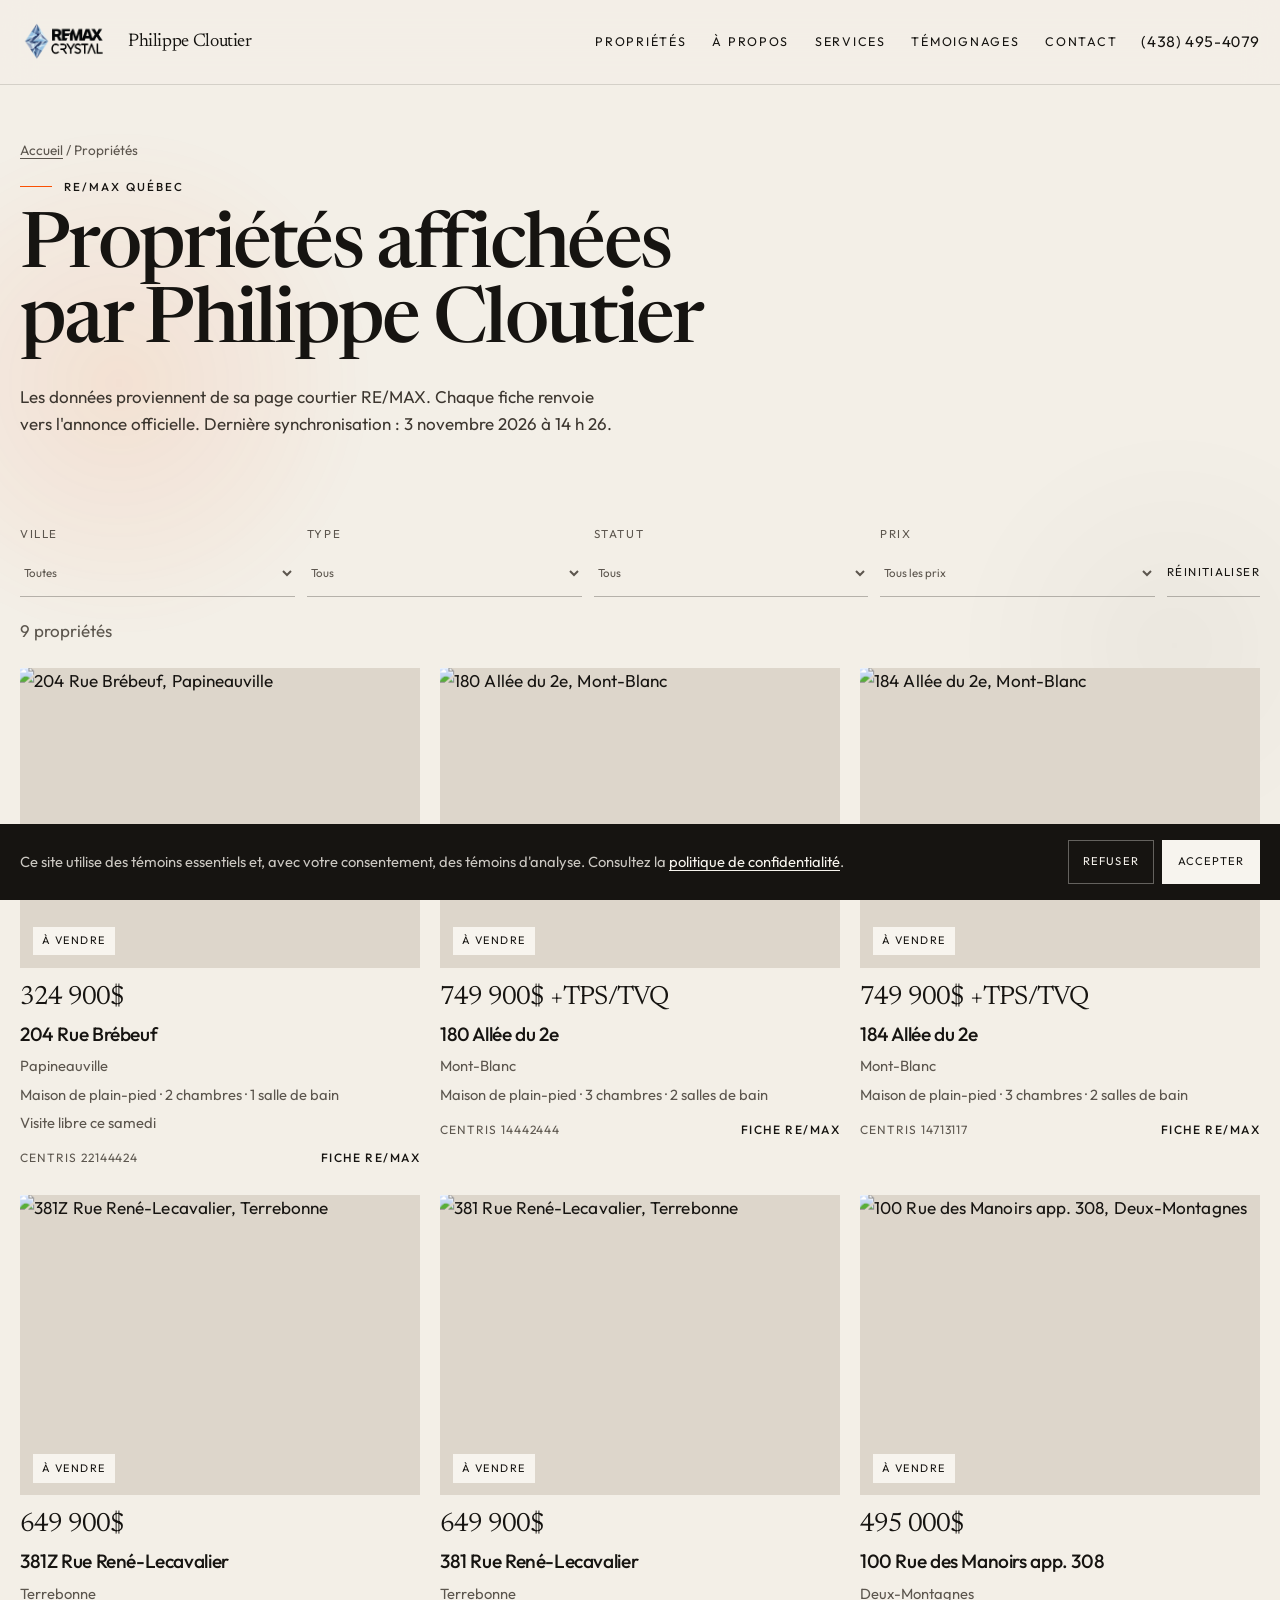
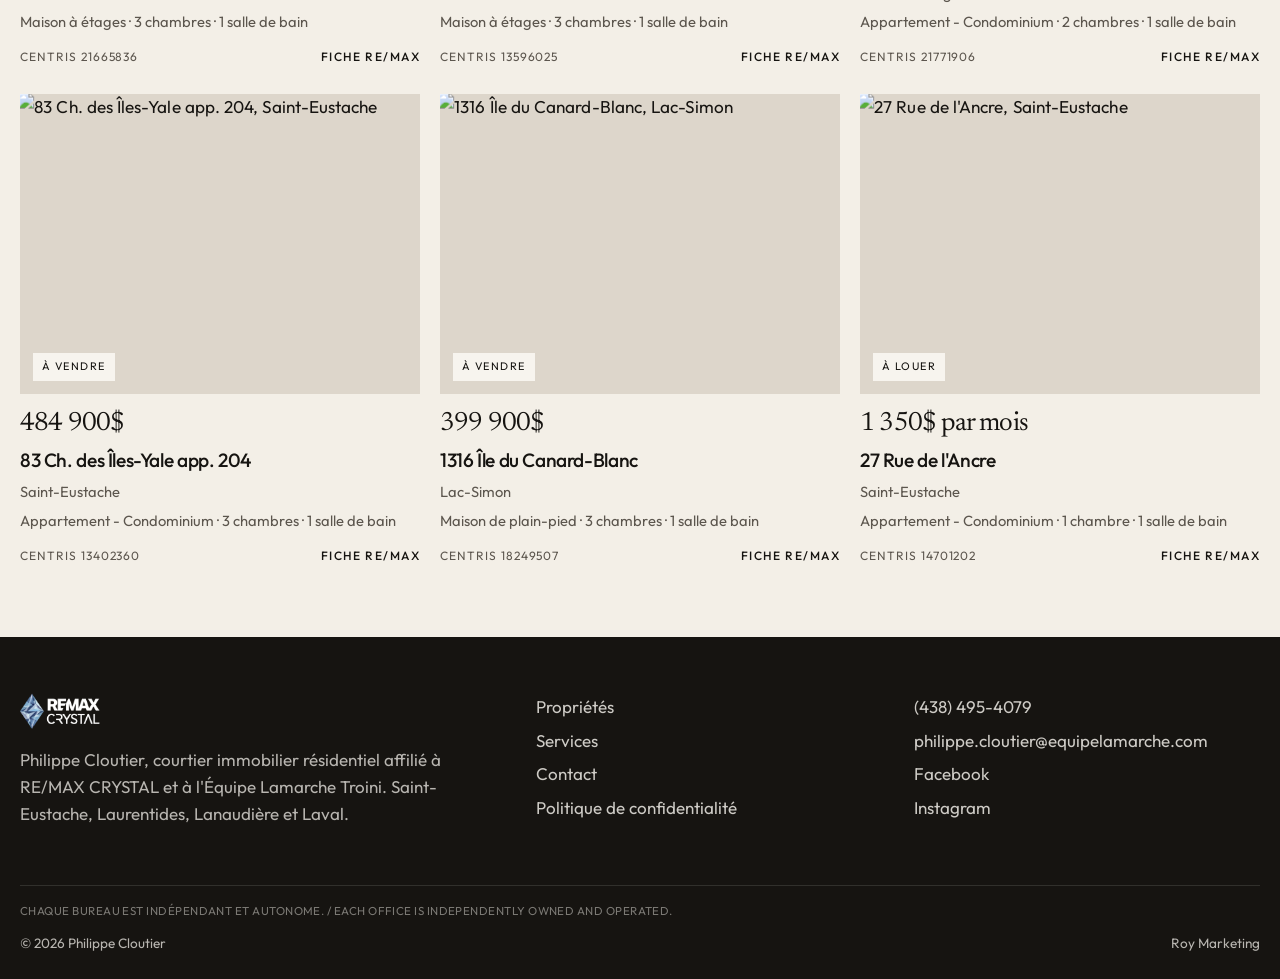
==== commit 46a70eaa: "Improve SEO for every page, including generated listings. Give each page a unique French title and d" ====
--- a/proprietes/index.html
+++ b/proprietes/index.html
@@ -1,35 +1,38 @@
 <!DOCTYPE html>
-<html lang="fr">
+<html lang="fr-CA">
 <head>
   <meta charset="utf-8">
   <meta name="viewport" content="width=device-width, initial-scale=1">
-  <title>Propriétés | Philippe Cloutier, courtier immobilier</title>
-  <meta name="description" content="Inscriptions actuelles de Philippe Cloutier, courtier immobilier résidentiel RE/MAX CRYSTAL à Saint-Eustache. Maisons et condos à vendre dans les Laurentides, Lanaudière, Laval et au-delà.">
+  <title>Propriétés à vendre | Philippe Cloutier, RE/MAX Saint-Eustache</title>
+  <meta name="description" content="Propriétés à vendre et à louer de Philippe Cloutier, courtier immobilier RE/MAX CRYSTAL à Saint-Eustache : Deux-Montagnes, Lac-Simon, Mont-Blanc, Papineauville,…">
+  
   <link rel="canonical" href="https://philippecloutier.net/proprietes/">
+  <link rel="alternate" hreflang="fr-CA" href="https://philippecloutier.net/proprietes/">
+  <link rel="alternate" hreflang="x-default" href="https://philippecloutier.net/proprietes/">
   <meta name="theme-color" content="#161411">
   <link rel="icon" href="/favicon.ico" sizes="any">
   <link rel="icon" type="image/png" href="/favicon.png">
   <link rel="apple-touch-icon" href="/apple-touch-icon.png">
-  <meta property="og:title" content="Propriétés | Philippe Cloutier, courtier immobilier">
-  <meta property="og:description" content="Inscriptions actuelles de Philippe Cloutier, courtier immobilier résidentiel RE/MAX CRYSTAL à Saint-Eustache. Maisons et condos à vendre dans les Laurentides, Lanaudière, Laval et au-delà.">
+  <meta property="og:title" content="Propriétés à vendre | Philippe Cloutier, RE/MAX Saint-Eustache">
+  <meta property="og:description" content="Propriétés à vendre et à louer de Philippe Cloutier, courtier immobilier RE/MAX CRYSTAL à Saint-Eustache : Deux-Montagnes, Lac-Simon, Mont-Blanc, Papineauville,…">
   <meta property="og:type" content="website">
   <meta property="og:locale" content="fr_CA">
   <meta property="og:site_name" content="Philippe Cloutier">
   <meta property="og:url" content="https://philippecloutier.net/proprietes/">
   <meta property="og:image" content="https://philippecloutier.net/og-image.jpg">
+  <meta property="og:image:alt" content="Propriétés affichées par Philippe Cloutier, courtier RE/MAX CRYSTAL">
   <meta name="twitter:card" content="summary_large_image">
-  <meta name="twitter:title" content="Propriétés | Philippe Cloutier, courtier immobilier">
-  <meta name="twitter:description" content="Inscriptions actuelles de Philippe Cloutier, courtier immobilier résidentiel RE/MAX CRYSTAL à Saint-Eustache. Maisons et condos à vendre dans les Laurentides, Lanaudière, Laval et au-delà.">
+  <meta name="twitter:title" content="Propriétés à vendre | Philippe Cloutier, RE/MAX Saint-Eustache">
+  <meta name="twitter:description" content="Propriétés à vendre et à louer de Philippe Cloutier, courtier immobilier RE/MAX CRYSTAL à Saint-Eustache : Deux-Montagnes, Lac-Simon, Mont-Blanc, Papineauville,…">
   <meta name="twitter:image" content="https://philippecloutier.net/og-image.jpg">
+  <meta name="twitter:image:alt" content="Propriétés affichées par Philippe Cloutier, courtier RE/MAX CRYSTAL">
   <script type="application/ld+json">
-{"@context":"https://schema.org","@type":"BreadcrumbList","itemListElement":[{"@type":"ListItem","position":1,"name":"Accueil","item":"https://philippecloutier.net/"},{"@type":"ListItem","position":2,"name":"Propriétés","item":"https://philippecloutier.net/proprietes/"}]}
-</script>
-<script type="application/ld+json">
-{"@context":"https://schema.org","@type":"ItemList","name":"Propriétés de Philippe Cloutier","numberOfItems":9,"itemListElement":[{"@type":"ListItem","position":1,"url":"https://philippecloutier.net/proprietes/22144424/","name":"204 Rue Brébeuf, Papineauville"},{"@type":"ListItem","position":2,"url":"https://philippecloutier.net/proprietes/14442444/","name":"180 Allée du 2e, Mont-Blanc"},{"@type":"ListItem","position":3,"url":"https://philippecloutier.net/proprietes/14713117/","name":"184 Allée du 2e, Mont-Blanc"},{"@type":"ListItem","position":4,"url":"https://philippecloutier.net/proprietes/21665836/","name":"381Z Rue René-Lecavalier, Terrebonne"},{"@type":"ListItem","position":5,"url":"https://philippecloutier.net/proprietes/13596025/","name":"381 Rue René-Lecavalier, Terrebonne"},{"@type":"ListItem","position":6,"url":"https://philippecloutier.net/proprietes/21771906/","name":"100 Rue des Manoirs app. 308, Deux-Montagnes"},{"@type":"ListItem","position":7,"url":"https://philippecloutier.net/proprietes/13402360/","name":"83 Ch. des Îles-Yale app. 204, Saint-Eustache"},{"@type":"ListItem","position":8,"url":"https://philippecloutier.net/proprietes/18249507/","name":"1316 Île du Canard-Blanc, Lac-Simon"},{"@type":"ListItem","position":9,"url":"https://philippecloutier.net/proprietes/14701202/","name":"27 Rue de l'Ancre, Saint-Eustache"}]}
+{"@context":"https://schema.org","@graph":[{"@type":"WebSite","@id":"https://philippecloutier.net/#website","url":"https://philippecloutier.net/","name":"Philippe Cloutier, courtier immobilier","inLanguage":"fr-CA","publisher":{"@id":"https://philippecloutier.net/#agent"}},{"@type":["RealEstateAgent","LocalBusiness"],"@id":"https://philippecloutier.net/#agent","name":"Philippe Cloutier","url":"https://philippecloutier.net/","image":["https://philippecloutier.net/assets/portrait.webp","https://philippecloutier.net/og-image.jpg"],"description":"Courtier immobilier résidentiel RE/MAX CRYSTAL à Saint-Eustache. Achat, vente et évaluation sur la Rive-Nord, dans les Laurentides, Lanaudière et Laval.","telephone":["+1-438-495-4079","+1-450-472-7220"],"email":"philippe.cloutier@equipelamarche.com","address":{"@type":"PostalAddress","streetAddress":"479 Bd Arthur-Sauvé, Local 101","addressLocality":"Saint-Eustache","addressRegion":"QC","postalCode":"J7P 2B3","addressCountry":"CA"},"geo":{"@type":"GeoCoordinates","latitude":45.565,"longitude":-73.905},"areaServed":[{"@type":"AdministrativeArea","name":"Saint-Eustache"},{"@type":"AdministrativeArea","name":"Sainte-Thérèse"},{"@type":"AdministrativeArea","name":"Deux-Montagnes"},{"@type":"AdministrativeArea","name":"Boisbriand"},{"@type":"AdministrativeArea","name":"Blainville"},{"@type":"AdministrativeArea","name":"Mirabel"},{"@type":"AdministrativeArea","name":"Terrebonne"},{"@type":"AdministrativeArea","name":"Laurentides"},{"@type":"AdministrativeArea","name":"Lanaudière"},{"@type":"AdministrativeArea","name":"Laval"}],"knowsLanguage":["fr-CA","en"],"hasCredential":{"@type":"EducationalOccupationalCredential","credentialCategory":"license","identifier":"J4384","recognizedBy":{"@type":"Organization","name":"OACIQ","url":"https://www.oaciq.com/"}},"memberOf":{"@type":"Organization","name":"Équipe Lamarche Troini","url":"https://equipelt.com/"},"parentOrganization":{"@type":"Organization","name":"RE/MAX CRYSTAL","url":"https://www.remax-quebec.com/","identifier":"A2944"},"sameAs":["https://www.facebook.com/profile.php?id=61580330362343","https://www.instagram.com/philippe_cloutier_/","https://www.remax-quebec.com/fr/courtiers-immobiliers/philippe.cloutier","https://equipelt.com/"]},{"@type":"BreadcrumbList","itemListElement":[{"@type":"ListItem","position":1,"name":"Accueil","item":"https://philippecloutier.net/"},{"@type":"ListItem","position":2,"name":"Propriétés","item":"https://philippecloutier.net/proprietes/"}]},{"@type":"ItemList","name":"Propriétés de Philippe Cloutier","numberOfItems":9,"itemListElement":[{"@type":"ListItem","position":1,"url":"https://philippecloutier.net/proprietes/22144424/","name":"204 Rue Brébeuf, Papineauville"},{"@type":"ListItem","position":2,"url":"https://philippecloutier.net/proprietes/14442444/","name":"180 Allée du 2e, Mont-Blanc"},{"@type":"ListItem","position":3,"url":"https://philippecloutier.net/proprietes/14713117/","name":"184 Allée du 2e, Mont-Blanc"},{"@type":"ListItem","position":4,"url":"https://philippecloutier.net/proprietes/21665836/","name":"381Z Rue René-Lecavalier, Terrebonne"},{"@type":"ListItem","position":5,"url":"https://philippecloutier.net/proprietes/13596025/","name":"381 Rue René-Lecavalier, Terrebonne"},{"@type":"ListItem","position":6,"url":"https://philippecloutier.net/proprietes/21771906/","name":"100 Rue des Manoirs app. 308, Deux-Montagnes"},{"@type":"ListItem","position":7,"url":"https://philippecloutier.net/proprietes/13402360/","name":"83 Ch. des Îles-Yale app. 204, Saint-Eustache"},{"@type":"ListItem","position":8,"url":"https://philippecloutier.net/proprietes/18249507/","name":"1316 Île du Canard-Blanc, Lac-Simon"},{"@type":"ListItem","position":9,"url":"https://philippecloutier.net/proprietes/14701202/","name":"27 Rue de l'Ancre, Saint-Eustache"}]}]}
 </script>
   <link rel="preconnect" href="https://fonts.googleapis.com">
   <link rel="preconnect" href="https://fonts.gstatic.com" crossorigin>
-  <link href="https://fonts.googleapis.com/css2?family=Newsreader:ital,opsz,wght@0,6..72,400;0,6..72,500;0,6..72,600;1,6..72,400&family=Outfit:wght@300;400;500;600&display=swap" rel="stylesheet">
+  <link rel="preload" href="https://fonts.googleapis.com/css2?family=Newsreader:ital,opsz,wght@0,6..72,400;0,6..72,500;0,6..72,600;1,6..72,400&family=Outfit:wght@300;400;500;600&display=swap" as="style" onload="this.onload=null;this.rel='stylesheet'">
+  <noscript><link rel="stylesheet" href="https://fonts.googleapis.com/css2?family=Newsreader:ital,opsz,wght@0,6..72,400;0,6..72,500;0,6..72,600;1,6..72,400&family=Outfit:wght@300;400;500;600&display=swap"></noscript>
   <link rel="stylesheet" href="/assets/site.css">
 </head>
 <body>
@@ -39,8 +42,8 @@
 <header class="nav nav-solid" id="nav">
   <div class="nav-inner">
     <a class="brand" href="/">
-      <img class="brand-logo brand-logo-light" src="/logo_remax_crystal_fond_noir.png" alt="RE/MAX CRYSTAL" height="42">
-      <img class="brand-logo brand-logo-dark" src="/crystal-supp-noir-diamand.png" alt="" height="42">
+      <img class="brand-logo brand-logo-light" src="/logo_remax_crystal_fond_noir.png" alt="RE/MAX CRYSTAL" width="500" height="208">
+      <img class="brand-logo brand-logo-dark" src="/crystal-supp-noir-diamand.png" alt="" width="1600" height="712">
       <span class="brand-name">Philippe Cloutier</span>
     </a>
     <nav class="nav-links" aria-label="Principal">
@@ -68,7 +71,7 @@
       <p class="crumbs"><a href="/">Accueil</a> / Propriétés</p>
       <p class="eyebrow">RE/MAX Québec</p>
       <h1>Propriétés affichées par Philippe Cloutier</h1>
-      <p class="lede" style="margin-top:1.25rem">Les données proviennent de sa page courtier RE/MAX. Chaque fiche renvoie vers l'annonce officielle. Dernière synchronisation : 3 novembre 2026 à 13 h 21.</p>
+      <p class="lede" style="margin-top:1.25rem">Les données proviennent de sa page courtier RE/MAX. Chaque fiche renvoie vers l'annonce officielle. Dernière synchronisation : 3 novembre 2026 à 14 h 26.</p>
     </div>
   </section>
   <section class="section-tight">
@@ -98,7 +101,7 @@
       <div class="listing-grid" data-listing-grid>
         <article class="card" data-city="Papineauville" data-kind="Maison de plain-pied" data-status="a-vendre" data-open-house="1" data-price="324900" data-price-kind="sale">
   <a class="card-media" href="/proprietes/22144424/">
-    <img src="https://media.remax-quebec.com/img/www_medium/0026/m22144424-pri01-01.jpg" alt="Photo principale" width="960" height="720" loading="lazy" decoding="async">
+    <img src="https://media.remax-quebec.com/img/www_medium/0026/m22144424-pri01-01.jpg" alt="204 Rue Brébeuf, Papineauville" width="960" height="720" loading="lazy" decoding="async">
     <span class="card-status">À vendre</span>
   </a>
   <div class="card-body">
@@ -115,7 +118,7 @@
 </article>
 <article class="card" data-city="Mont-Blanc" data-kind="Maison de plain-pied" data-status="a-vendre" data-open-house="0" data-price="749900" data-price-kind="sale">
   <a class="card-media" href="/proprietes/14442444/">
-    <img src="https://media.remax-quebec.com/img/www_medium/0026/m14442444-pri01-01.jpg" alt="Photo principale" width="960" height="720" loading="lazy" decoding="async">
+    <img src="https://media.remax-quebec.com/img/www_medium/0026/m14442444-pri01-01.jpg" alt="180 Allée du 2e, Mont-Blanc" width="960" height="720" loading="lazy" decoding="async">
     <span class="card-status">À vendre</span>
   </a>
   <div class="card-body">
@@ -132,7 +135,7 @@
 </article>
 <article class="card" data-city="Mont-Blanc" data-kind="Maison de plain-pied" data-status="a-vendre" data-open-house="0" data-price="749900" data-price-kind="sale">
   <a class="card-media" href="/proprietes/14713117/">
-    <img src="https://media.remax-quebec.com/img/www_medium/0026/m14713117-pri01-01.jpg" alt="Photo principale" width="960" height="720" loading="lazy" decoding="async">
+    <img src="https://media.remax-quebec.com/img/www_medium/0026/m14713117-pri01-01.jpg" alt="184 Allée du 2e, Mont-Blanc" width="960" height="720" loading="lazy" decoding="async">
     <span class="card-status">À vendre</span>
   </a>
   <div class="card-body">
@@ -149,7 +152,7 @@
 </article>
 <article class="card" data-city="Terrebonne" data-kind="Maison à étages" data-status="a-vendre" data-open-house="0" data-price="649900" data-price-kind="sale">
   <a class="card-media" href="/proprietes/21665836/">
-    <img src="https://media.remax-quebec.com/img/www_medium/0026/m21665836-pri01-01.jpg" alt="Photo principale" width="960" height="720" loading="lazy" decoding="async">
+    <img src="https://media.remax-quebec.com/img/www_medium/0026/m21665836-pri01-01.jpg" alt="381Z Rue René-Lecavalier, Terrebonne" width="960" height="720" loading="lazy" decoding="async">
     <span class="card-status">À vendre</span>
   </a>
   <div class="card-body">
@@ -166,7 +169,7 @@
 </article>
 <article class="card" data-city="Terrebonne" data-kind="Maison à étages" data-status="a-vendre" data-open-house="0" data-price="649900" data-price-kind="sale">
   <a class="card-media" href="/proprietes/13596025/">
-    <img src="https://media.remax-quebec.com/img/www_medium/0026/m13596025-pri01-01.jpg" alt="Photo principale" width="960" height="720" loading="lazy" decoding="async">
+    <img src="https://media.remax-quebec.com/img/www_medium/0026/m13596025-pri01-01.jpg" alt="381 Rue René-Lecavalier, Terrebonne" width="960" height="720" loading="lazy" decoding="async">
     <span class="card-status">À vendre</span>
   </a>
   <div class="card-body">
@@ -183,7 +186,7 @@
 </article>
 <article class="card" data-city="Deux-Montagnes" data-kind="Appartement - Condominium" data-status="a-vendre" data-open-house="0" data-price="495000" data-price-kind="sale">
   <a class="card-media" href="/proprietes/21771906/">
-    <img src="https://media.remax-quebec.com/img/www_medium/0026/m21771906-pri01-01.jpg" alt="Photo principale" width="960" height="720" loading="lazy" decoding="async">
+    <img src="https://media.remax-quebec.com/img/www_medium/0026/m21771906-pri01-01.jpg" alt="100 Rue des Manoirs app. 308, Deux-Montagnes" width="960" height="720" loading="lazy" decoding="async">
     <span class="card-status">À vendre</span>
   </a>
   <div class="card-body">
@@ -200,7 +203,7 @@
 </article>
 <article class="card" data-city="Saint-Eustache" data-kind="Appartement - Condominium" data-status="a-vendre" data-open-house="0" data-price="484900" data-price-kind="sale">
   <a class="card-media" href="/proprietes/13402360/">
-    <img src="https://media.remax-quebec.com/img/www_medium/0026/m13402360-pri01-01.jpg" alt="Photo principale" width="960" height="720" loading="lazy" decoding="async">
+    <img src="https://media.remax-quebec.com/img/www_medium/0026/m13402360-pri01-01.jpg" alt="83 Ch. des Îles-Yale app. 204, Saint-Eustache" width="960" height="720" loading="lazy" decoding="async">
     <span class="card-status">À vendre</span>
   </a>
   <div class="card-body">
@@ -217,7 +220,7 @@
 </article>
 <article class="card" data-city="Lac-Simon" data-kind="Maison de plain-pied" data-status="a-vendre" data-open-house="0" data-price="399900" data-price-kind="sale">
   <a class="card-media" href="/proprietes/18249507/">
-    <img src="https://media.remax-quebec.com/img/www_medium/0026/m18249507-pri01-01.jpg" alt="Photo principale" width="960" height="720" loading="lazy" decoding="async">
+    <img src="https://media.remax-quebec.com/img/www_medium/0026/m18249507-pri01-01.jpg" alt="1316 Île du Canard-Blanc, Lac-Simon" width="960" height="720" loading="lazy" decoding="async">
     <span class="card-status">À vendre</span>
   </a>
   <div class="card-body">
@@ -234,7 +237,7 @@
 </article>
 <article class="card" data-city="Saint-Eustache" data-kind="Appartement - Condominium" data-status="a-louer" data-open-house="0" data-price="" data-price-kind="rent">
   <a class="card-media" href="/proprietes/14701202/">
-    <img src="https://media.remax-quebec.com/img/www_medium/0026/m14701202-pri01-01.jpg" alt="Photo principale" width="960" height="720" loading="lazy" decoding="async">
+    <img src="https://media.remax-quebec.com/img/www_medium/0026/m14701202-pri01-01.jpg" alt="27 Rue de l'Ancre, Saint-Eustache" width="960" height="720" loading="lazy" decoding="async">
     <span class="card-status">À louer</span>
   </a>
   <div class="card-body">
@@ -258,7 +261,7 @@
 <footer class="site-footer">
   <div class="wrap-wide footer-grid">
     <div>
-      <img class="footer-logo" src="/logo_remax_crystal_fond_noir.png" alt="RE/MAX CRYSTAL" height="36">
+      <img class="footer-logo" src="/logo_remax_crystal_fond_noir.png" alt="RE/MAX CRYSTAL" width="500" height="208" loading="lazy" decoding="async">
       <p>Philippe Cloutier, courtier immobilier résidentiel affilié à RE/MAX CRYSTAL et à l'Équipe Lamarche Troini. Saint-Eustache, Laurentides, Lanaudière et Laval.</p>
     </div>
     <div class="footer-links">
--- a/assets/site.css
+++ b/assets/site.css
@@ -495,6 +495,9 @@
   gap: 3rem;
   align-items: center;
 }
+.town-links { display: flex; flex-wrap: wrap; gap: 0.8rem 1.4rem; list-style: none; margin: 1.5rem 0 0; padding: 0; }
+.town-links a { text-decoration: none; border-bottom: 1px solid var(--line-strong); }
+.town-links a:hover { border-bottom-color: var(--ink); }
 .team-logos { display: flex; flex-wrap: wrap; gap: 1.5rem 2rem; align-items: center; margin: 1.5rem 0 0; }
 .team-logos img { height: 52px; width: auto; max-width: 240px; object-fit: contain; }
 
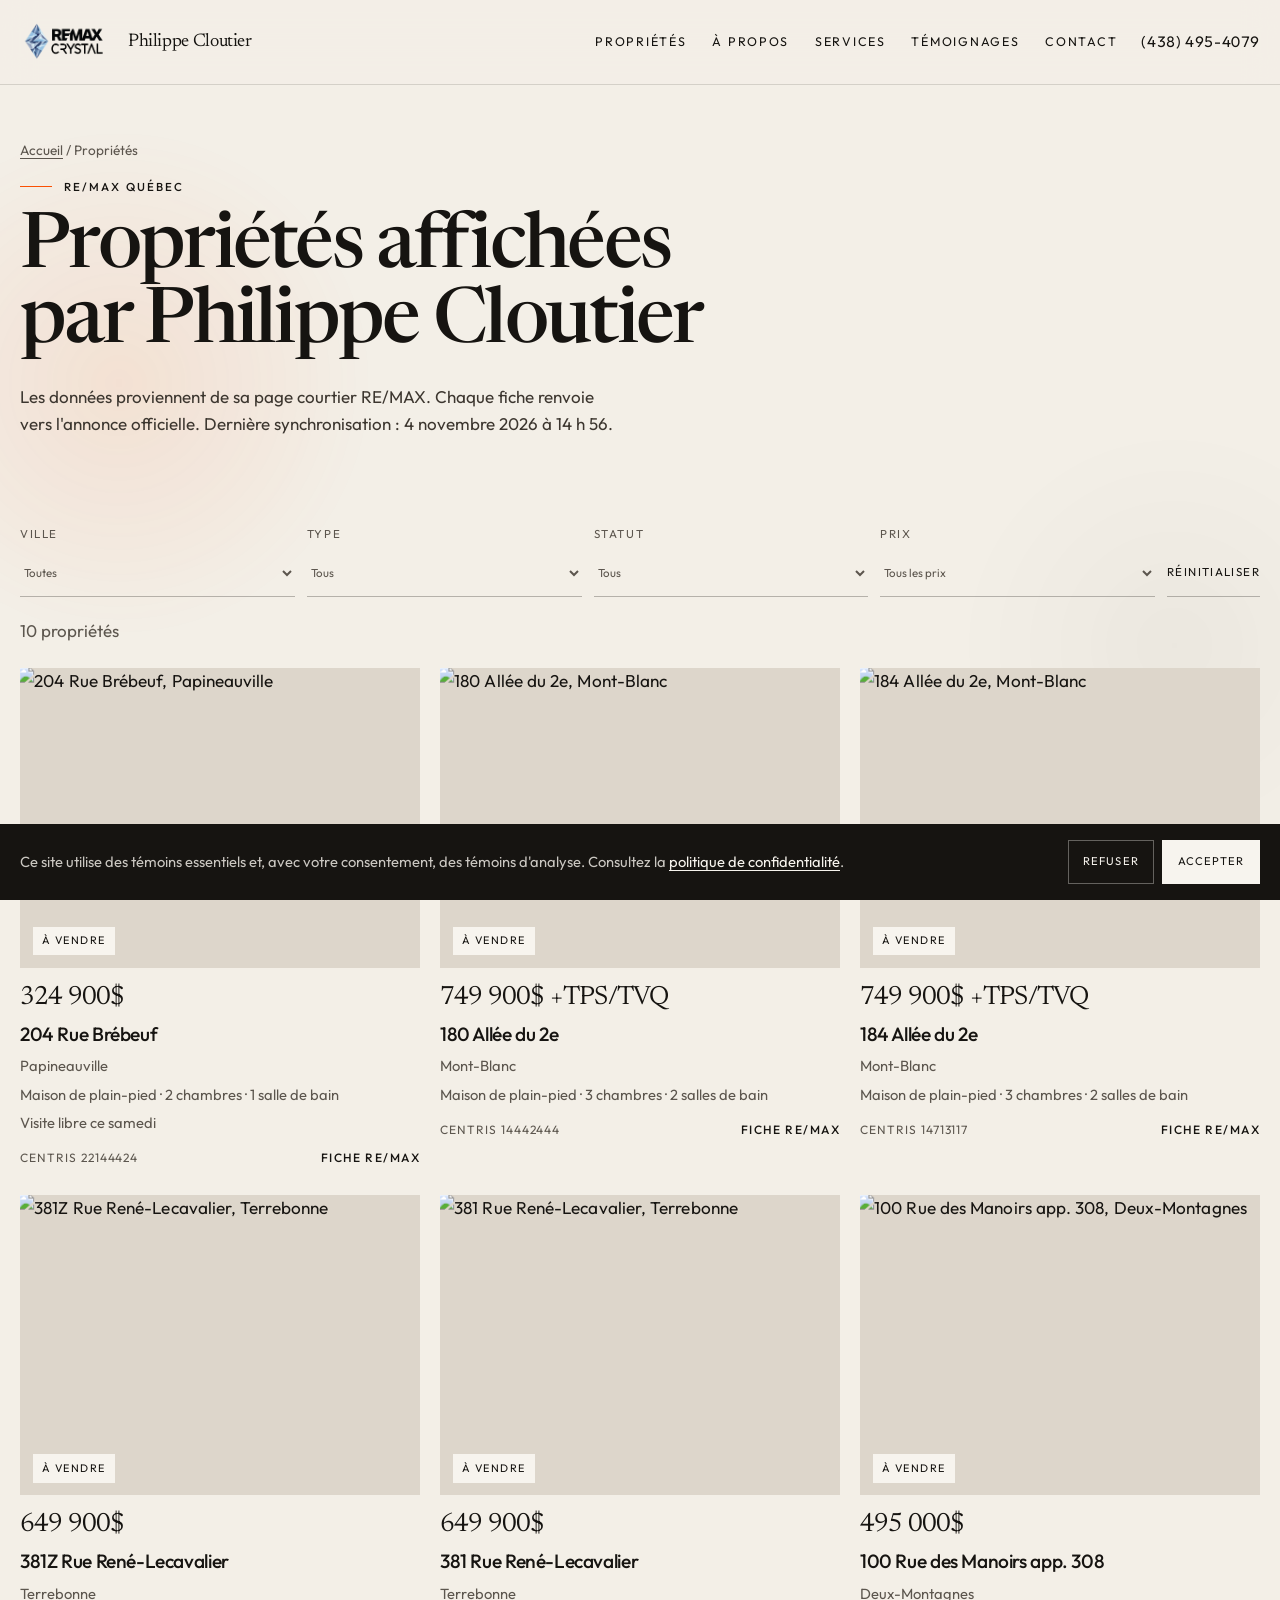
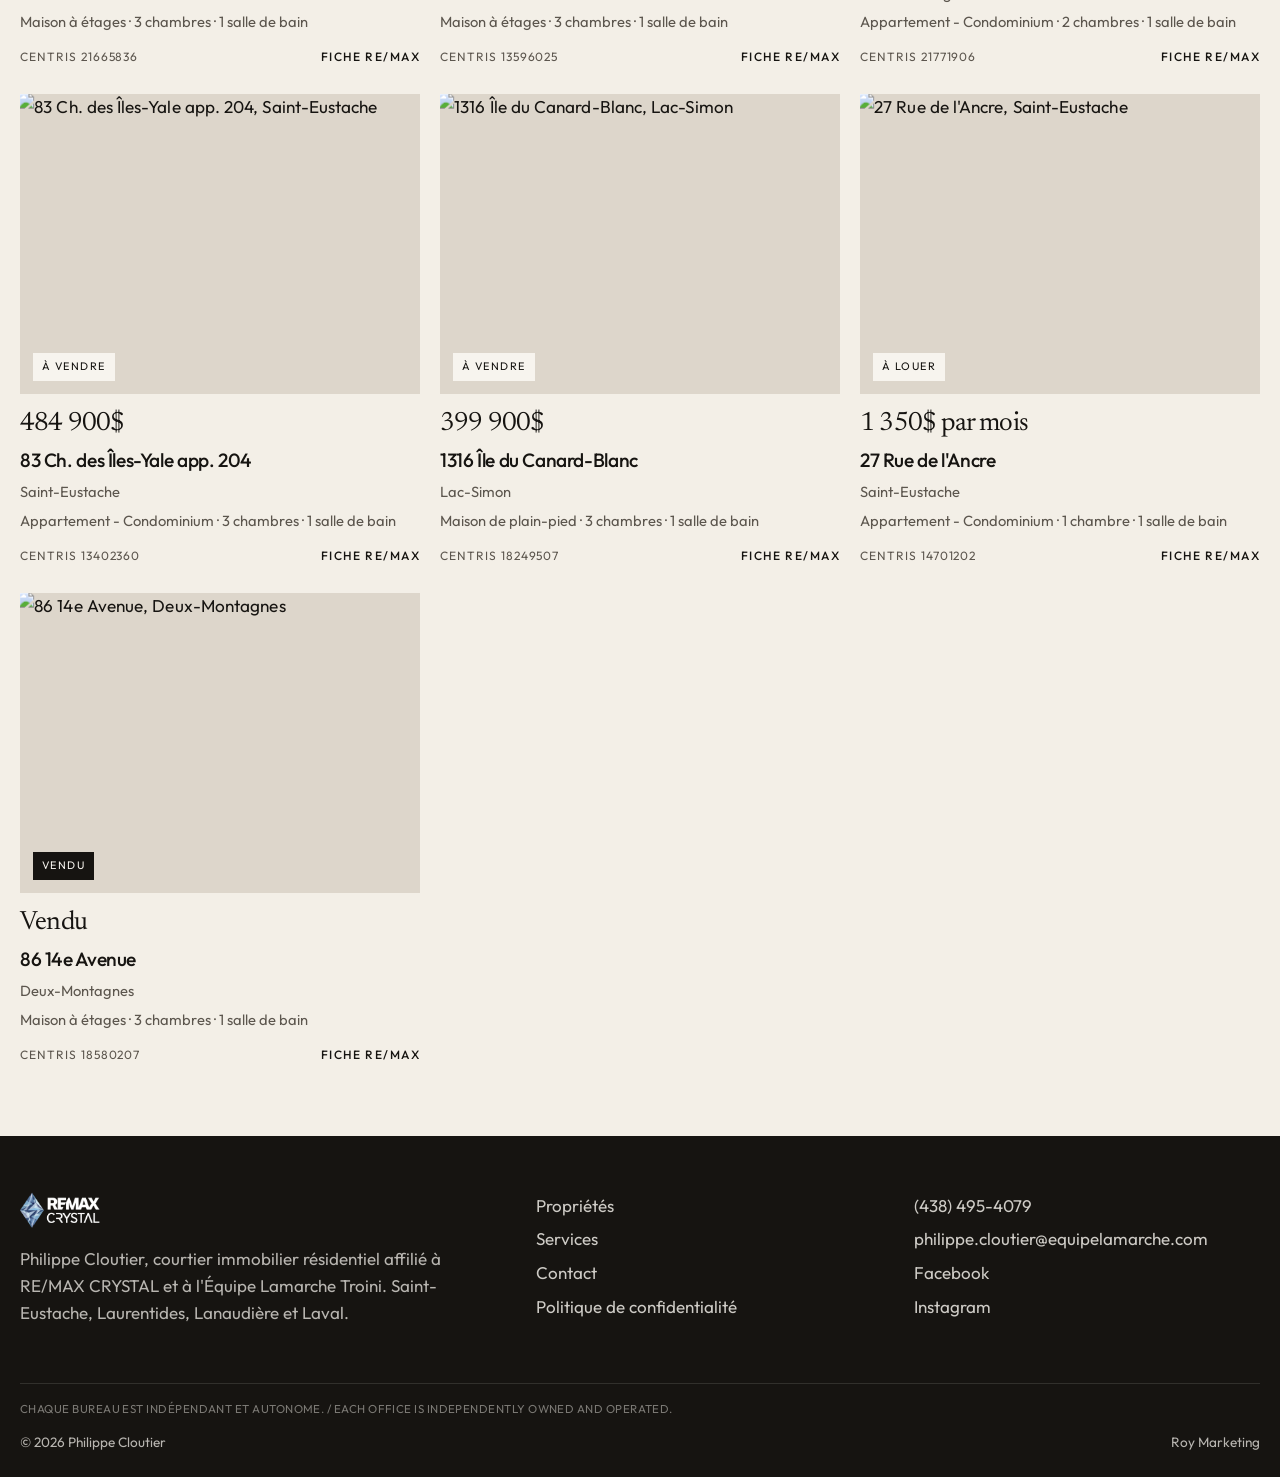
==== commit bf2b6521: "Sync RE/MAX listings" ====
--- a/proprietes/index.html
+++ b/proprietes/index.html
@@ -27,7 +27,7 @@
   <meta name="twitter:image" content="https://philippecloutier.net/og-image.jpg">
   <meta name="twitter:image:alt" content="Propriétés affichées par Philippe Cloutier, courtier RE/MAX CRYSTAL">
   <script type="application/ld+json">
-{"@context":"https://schema.org","@graph":[{"@type":"WebSite","@id":"https://philippecloutier.net/#website","url":"https://philippecloutier.net/","name":"Philippe Cloutier, courtier immobilier","inLanguage":"fr-CA","publisher":{"@id":"https://philippecloutier.net/#agent"}},{"@type":["RealEstateAgent","LocalBusiness"],"@id":"https://philippecloutier.net/#agent","name":"Philippe Cloutier","url":"https://philippecloutier.net/","image":["https://philippecloutier.net/assets/portrait.webp","https://philippecloutier.net/og-image.jpg"],"description":"Courtier immobilier résidentiel RE/MAX CRYSTAL à Saint-Eustache. Achat, vente et évaluation sur la Rive-Nord, dans les Laurentides, Lanaudière et Laval.","telephone":["+1-438-495-4079","+1-450-472-7220"],"email":"philippe.cloutier@equipelamarche.com","address":{"@type":"PostalAddress","streetAddress":"479 Bd Arthur-Sauvé, Local 101","addressLocality":"Saint-Eustache","addressRegion":"QC","postalCode":"J7P 2B3","addressCountry":"CA"},"geo":{"@type":"GeoCoordinates","latitude":45.565,"longitude":-73.905},"areaServed":[{"@type":"AdministrativeArea","name":"Saint-Eustache"},{"@type":"AdministrativeArea","name":"Sainte-Thérèse"},{"@type":"AdministrativeArea","name":"Deux-Montagnes"},{"@type":"AdministrativeArea","name":"Boisbriand"},{"@type":"AdministrativeArea","name":"Blainville"},{"@type":"AdministrativeArea","name":"Mirabel"},{"@type":"AdministrativeArea","name":"Terrebonne"},{"@type":"AdministrativeArea","name":"Laurentides"},{"@type":"AdministrativeArea","name":"Lanaudière"},{"@type":"AdministrativeArea","name":"Laval"}],"knowsLanguage":["fr-CA","en"],"hasCredential":{"@type":"EducationalOccupationalCredential","credentialCategory":"license","identifier":"J4384","recognizedBy":{"@type":"Organization","name":"OACIQ","url":"https://www.oaciq.com/"}},"memberOf":{"@type":"Organization","name":"Équipe Lamarche Troini","url":"https://equipelt.com/"},"parentOrganization":{"@type":"Organization","name":"RE/MAX CRYSTAL","url":"https://www.remax-quebec.com/","identifier":"A2944"},"sameAs":["https://www.facebook.com/profile.php?id=61580330362343","https://www.instagram.com/philippe_cloutier_/","https://www.remax-quebec.com/fr/courtiers-immobiliers/philippe.cloutier","https://equipelt.com/"]},{"@type":"BreadcrumbList","itemListElement":[{"@type":"ListItem","position":1,"name":"Accueil","item":"https://philippecloutier.net/"},{"@type":"ListItem","position":2,"name":"Propriétés","item":"https://philippecloutier.net/proprietes/"}]},{"@type":"ItemList","name":"Propriétés de Philippe Cloutier","numberOfItems":9,"itemListElement":[{"@type":"ListItem","position":1,"url":"https://philippecloutier.net/proprietes/22144424/","name":"204 Rue Brébeuf, Papineauville"},{"@type":"ListItem","position":2,"url":"https://philippecloutier.net/proprietes/14442444/","name":"180 Allée du 2e, Mont-Blanc"},{"@type":"ListItem","position":3,"url":"https://philippecloutier.net/proprietes/14713117/","name":"184 Allée du 2e, Mont-Blanc"},{"@type":"ListItem","position":4,"url":"https://philippecloutier.net/proprietes/21665836/","name":"381Z Rue René-Lecavalier, Terrebonne"},{"@type":"ListItem","position":5,"url":"https://philippecloutier.net/proprietes/13596025/","name":"381 Rue René-Lecavalier, Terrebonne"},{"@type":"ListItem","position":6,"url":"https://philippecloutier.net/proprietes/21771906/","name":"100 Rue des Manoirs app. 308, Deux-Montagnes"},{"@type":"ListItem","position":7,"url":"https://philippecloutier.net/proprietes/13402360/","name":"83 Ch. des Îles-Yale app. 204, Saint-Eustache"},{"@type":"ListItem","position":8,"url":"https://philippecloutier.net/proprietes/18249507/","name":"1316 Île du Canard-Blanc, Lac-Simon"},{"@type":"ListItem","position":9,"url":"https://philippecloutier.net/proprietes/14701202/","name":"27 Rue de l'Ancre, Saint-Eustache"}]}]}
+{"@context":"https://schema.org","@graph":[{"@type":"WebSite","@id":"https://philippecloutier.net/#website","url":"https://philippecloutier.net/","name":"Philippe Cloutier, courtier immobilier","inLanguage":"fr-CA","publisher":{"@id":"https://philippecloutier.net/#agent"}},{"@type":["RealEstateAgent","LocalBusiness"],"@id":"https://philippecloutier.net/#agent","name":"Philippe Cloutier","url":"https://philippecloutier.net/","image":["https://philippecloutier.net/assets/portrait.webp","https://philippecloutier.net/og-image.jpg"],"description":"Courtier immobilier résidentiel RE/MAX CRYSTAL à Saint-Eustache. Achat, vente et évaluation sur la Rive-Nord, dans les Laurentides, Lanaudière et Laval.","telephone":["+1-438-495-4079","+1-450-472-7220"],"email":"philippe.cloutier@equipelamarche.com","address":{"@type":"PostalAddress","streetAddress":"479 Bd Arthur-Sauvé, Local 101","addressLocality":"Saint-Eustache","addressRegion":"QC","postalCode":"J7P 2B3","addressCountry":"CA"},"geo":{"@type":"GeoCoordinates","latitude":45.565,"longitude":-73.905},"areaServed":[{"@type":"AdministrativeArea","name":"Saint-Eustache"},{"@type":"AdministrativeArea","name":"Sainte-Thérèse"},{"@type":"AdministrativeArea","name":"Deux-Montagnes"},{"@type":"AdministrativeArea","name":"Boisbriand"},{"@type":"AdministrativeArea","name":"Blainville"},{"@type":"AdministrativeArea","name":"Mirabel"},{"@type":"AdministrativeArea","name":"Terrebonne"},{"@type":"AdministrativeArea","name":"Laurentides"},{"@type":"AdministrativeArea","name":"Lanaudière"},{"@type":"AdministrativeArea","name":"Laval"}],"knowsLanguage":["fr-CA","en"],"hasCredential":{"@type":"EducationalOccupationalCredential","credentialCategory":"license","identifier":"J4384","recognizedBy":{"@type":"Organization","name":"OACIQ","url":"https://www.oaciq.com/"}},"memberOf":{"@type":"Organization","name":"Équipe Lamarche Troini","url":"https://equipelt.com/"},"parentOrganization":{"@type":"Organization","name":"RE/MAX CRYSTAL","url":"https://www.remax-quebec.com/","identifier":"A2944"},"sameAs":["https://www.facebook.com/profile.php?id=61580330362343","https://www.instagram.com/philippe_cloutier_/","https://www.remax-quebec.com/fr/courtiers-immobiliers/philippe.cloutier","https://equipelt.com/"]},{"@type":"BreadcrumbList","itemListElement":[{"@type":"ListItem","position":1,"name":"Accueil","item":"https://philippecloutier.net/"},{"@type":"ListItem","position":2,"name":"Propriétés","item":"https://philippecloutier.net/proprietes/"}]},{"@type":"ItemList","name":"Propriétés de Philippe Cloutier","numberOfItems":10,"itemListElement":[{"@type":"ListItem","position":1,"url":"https://philippecloutier.net/proprietes/22144424/","name":"204 Rue Brébeuf, Papineauville"},{"@type":"ListItem","position":2,"url":"https://philippecloutier.net/proprietes/14442444/","name":"180 Allée du 2e, Mont-Blanc"},{"@type":"ListItem","position":3,"url":"https://philippecloutier.net/proprietes/14713117/","name":"184 Allée du 2e, Mont-Blanc"},{"@type":"ListItem","position":4,"url":"https://philippecloutier.net/proprietes/21665836/","name":"381Z Rue René-Lecavalier, Terrebonne"},{"@type":"ListItem","position":5,"url":"https://philippecloutier.net/proprietes/13596025/","name":"381 Rue René-Lecavalier, Terrebonne"},{"@type":"ListItem","position":6,"url":"https://philippecloutier.net/proprietes/21771906/","name":"100 Rue des Manoirs app. 308, Deux-Montagnes"},{"@type":"ListItem","position":7,"url":"https://philippecloutier.net/proprietes/13402360/","name":"83 Ch. des Îles-Yale app. 204, Saint-Eustache"},{"@type":"ListItem","position":8,"url":"https://philippecloutier.net/proprietes/18249507/","name":"1316 Île du Canard-Blanc, Lac-Simon"},{"@type":"ListItem","position":9,"url":"https://philippecloutier.net/proprietes/14701202/","name":"27 Rue de l'Ancre, Saint-Eustache"},{"@type":"ListItem","position":10,"url":"https://philippecloutier.net/proprietes/18580207/","name":"86 14e Avenue, Deux-Montagnes"}]}]}
 </script>
   <link rel="preconnect" href="https://fonts.googleapis.com">
   <link rel="preconnect" href="https://fonts.gstatic.com" crossorigin>
@@ -71,7 +71,7 @@
       <p class="crumbs"><a href="/">Accueil</a> / Propriétés</p>
       <p class="eyebrow">RE/MAX Québec</p>
       <h1>Propriétés affichées par Philippe Cloutier</h1>
-      <p class="lede" style="margin-top:1.25rem">Les données proviennent de sa page courtier RE/MAX. Chaque fiche renvoie vers l'annonce officielle. Dernière synchronisation : 3 novembre 2026 à 14 h 26.</p>
+      <p class="lede" style="margin-top:1.25rem">Les données proviennent de sa page courtier RE/MAX. Chaque fiche renvoie vers l'annonce officielle. Dernière synchronisation : 4 novembre 2026 à 14 h 56.</p>
     </div>
   </section>
   <section class="section-tight">
@@ -84,7 +84,7 @@
           <select id="filter-kind" name="type"><option value="">Tous</option><option value="Appartement - Condominium">Appartement - Condominium</option><option value="Maison à étages">Maison à étages</option><option value="Maison de plain-pied">Maison de plain-pied</option></select>
         </label>
         <label>Statut
-          <select id="filter-status" name="statut"><option value="">Tous</option><option value="a-vendre">À vendre</option><option value="a-louer">À louer</option><option value="visite-libre">Visite libre</option></select>
+          <select id="filter-status" name="statut"><option value="">Tous</option><option value="a-vendre">À vendre</option><option value="a-louer">À louer</option><option value="vendu">Vendu</option><option value="visite-libre">Visite libre</option></select>
         </label>
         <label>Prix
           <select id="filter-price" name="prix">
@@ -97,7 +97,7 @@
         </label>
         <button type="button" id="filter-reset">Réinitialiser</button>
       </form>
-      <p class="result-count" id="result-count">9 propriétés</p>
+      <p class="result-count" id="result-count">10 propriétés</p>
       <div class="listing-grid" data-listing-grid>
         <article class="card" data-city="Papineauville" data-kind="Maison de plain-pied" data-status="a-vendre" data-open-house="1" data-price="324900" data-price-kind="sale">
   <a class="card-media" href="/proprietes/22144424/">
@@ -249,6 +249,23 @@
     <div class="card-foot">
       <span class="card-mls">Centris 14701202</span>
       <a class="text-link" href="https://www.remax-quebec.com/fr/proprietes/condo-a-louer-laval-rive-nord/27-rue-de-l-ancre-saint-eustache-ouest-14701202" target="_blank" rel="noopener">Fiche RE/MAX</a>
+    </div>
+  </div>
+</article>
+<article class="card" data-city="Deux-Montagnes" data-kind="Maison à étages" data-status="vendu" data-open-house="0" data-price="0" data-price-kind="sale">
+  <a class="card-media" href="/proprietes/18580207/">
+    <img src="https://media.remax-quebec.com/img/www_medium/0026/m18580207-pri01-01.jpg" alt="86 14e Avenue, Deux-Montagnes" width="960" height="720" loading="lazy" decoding="async">
+    <span class="card-status badge-sold">Vendu</span>
+  </a>
+  <div class="card-body">
+    <p class="card-price">Vendu</p>
+    <h3><a href="/proprietes/18580207/">86 14e Avenue</a></h3>
+    <p class="card-city">Deux-Montagnes</p>
+    <p class="card-meta">Maison à étages · 3 chambres · 1 salle de bain</p>
+    
+    <div class="card-foot">
+      <span class="card-mls">Centris 18580207</span>
+      <a class="text-link" href="https://www.remax-quebec.com/fr/proprietes/maison-a-vendre-laval-rive-nord/86-14e-avenue-deux-montagnes-sud-18580207" target="_blank" rel="noopener">Fiche RE/MAX</a>
     </div>
   </div>
 </article>
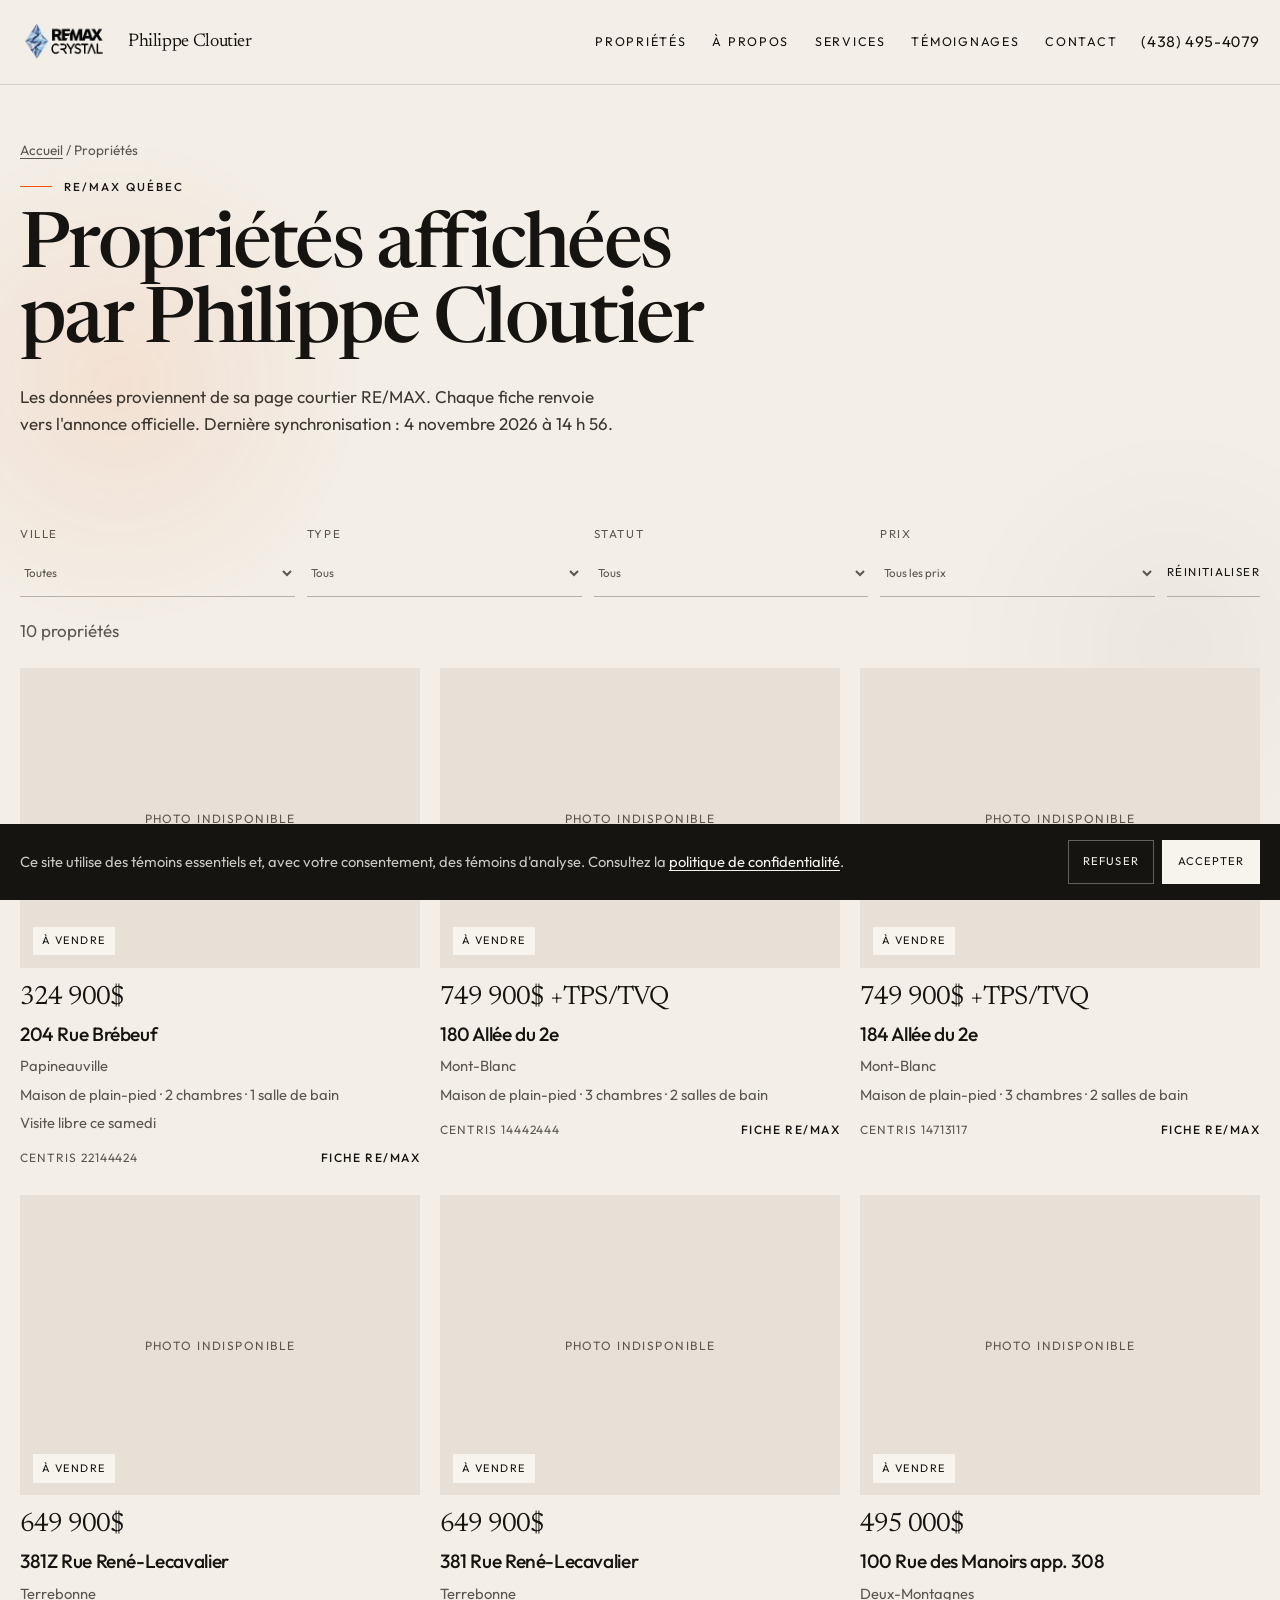
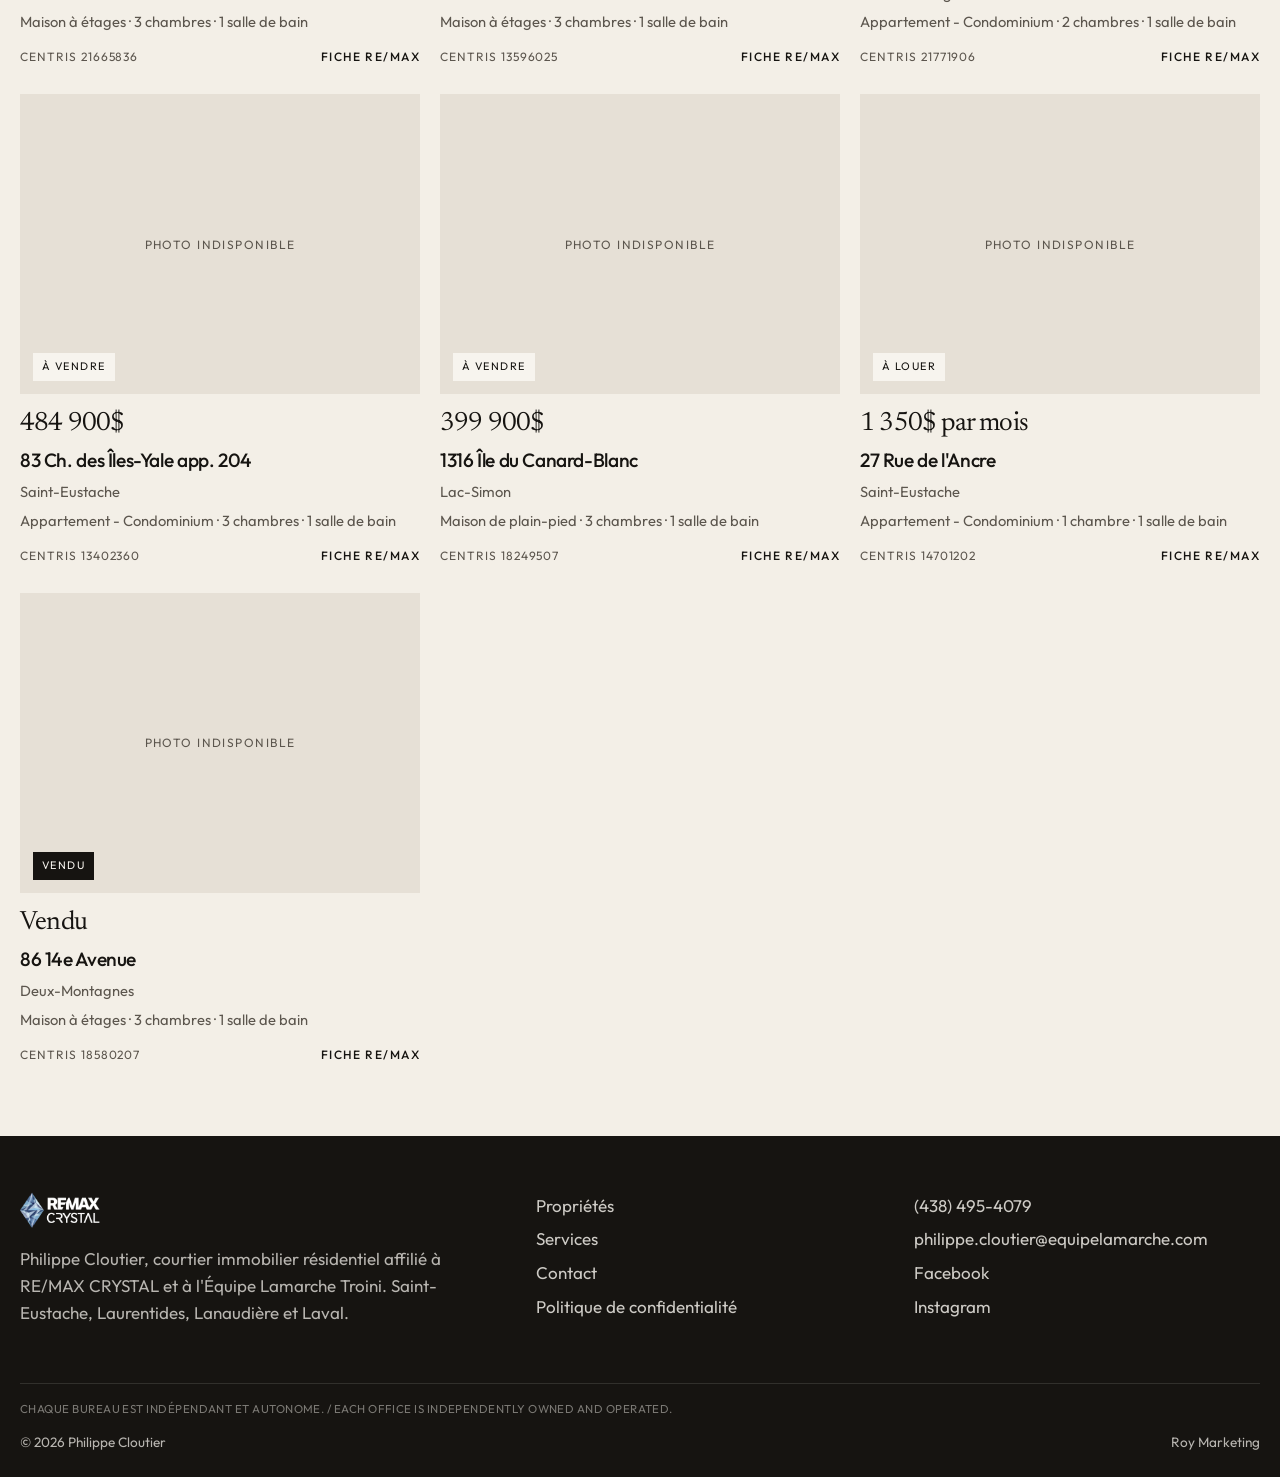
==== commit 801edaf5: "Show every active listing in an even home grid. Drop the span-2 photo layout that overlapped the oth" ====
--- a/proprietes/index.html
+++ b/proprietes/index.html
@@ -101,7 +101,7 @@
       <div class="listing-grid" data-listing-grid>
         <article class="card" data-city="Papineauville" data-kind="Maison de plain-pied" data-status="a-vendre" data-open-house="1" data-price="324900" data-price-kind="sale">
   <a class="card-media" href="/proprietes/22144424/">
-    <img src="https://media.remax-quebec.com/img/www_medium/0026/m22144424-pri01-01.jpg" alt="204 Rue Brébeuf, Papineauville" width="960" height="720" loading="lazy" decoding="async">
+    <img src="https://media.remax-quebec.com/img/www_medium/0026/m22144424-pri01-01.jpg" alt="204 Rue Brébeuf, Papineauville" width="960" height="720" loading="lazy" decoding="async" onerror="this.closest('.card-media').classList.add('is-missing')">
     <span class="card-status">À vendre</span>
   </a>
   <div class="card-body">
@@ -118,7 +118,7 @@
 </article>
 <article class="card" data-city="Mont-Blanc" data-kind="Maison de plain-pied" data-status="a-vendre" data-open-house="0" data-price="749900" data-price-kind="sale">
   <a class="card-media" href="/proprietes/14442444/">
-    <img src="https://media.remax-quebec.com/img/www_medium/0026/m14442444-pri01-01.jpg" alt="180 Allée du 2e, Mont-Blanc" width="960" height="720" loading="lazy" decoding="async">
+    <img src="https://media.remax-quebec.com/img/www_medium/0026/m14442444-pri01-01.jpg" alt="180 Allée du 2e, Mont-Blanc" width="960" height="720" loading="lazy" decoding="async" onerror="this.closest('.card-media').classList.add('is-missing')">
     <span class="card-status">À vendre</span>
   </a>
   <div class="card-body">
@@ -135,7 +135,7 @@
 </article>
 <article class="card" data-city="Mont-Blanc" data-kind="Maison de plain-pied" data-status="a-vendre" data-open-house="0" data-price="749900" data-price-kind="sale">
   <a class="card-media" href="/proprietes/14713117/">
-    <img src="https://media.remax-quebec.com/img/www_medium/0026/m14713117-pri01-01.jpg" alt="184 Allée du 2e, Mont-Blanc" width="960" height="720" loading="lazy" decoding="async">
+    <img src="https://media.remax-quebec.com/img/www_medium/0026/m14713117-pri01-01.jpg" alt="184 Allée du 2e, Mont-Blanc" width="960" height="720" loading="lazy" decoding="async" onerror="this.closest('.card-media').classList.add('is-missing')">
     <span class="card-status">À vendre</span>
   </a>
   <div class="card-body">
@@ -152,7 +152,7 @@
 </article>
 <article class="card" data-city="Terrebonne" data-kind="Maison à étages" data-status="a-vendre" data-open-house="0" data-price="649900" data-price-kind="sale">
   <a class="card-media" href="/proprietes/21665836/">
-    <img src="https://media.remax-quebec.com/img/www_medium/0026/m21665836-pri01-01.jpg" alt="381Z Rue René-Lecavalier, Terrebonne" width="960" height="720" loading="lazy" decoding="async">
+    <img src="https://media.remax-quebec.com/img/www_medium/0026/m21665836-pri01-01.jpg" alt="381Z Rue René-Lecavalier, Terrebonne" width="960" height="720" loading="lazy" decoding="async" onerror="this.closest('.card-media').classList.add('is-missing')">
     <span class="card-status">À vendre</span>
   </a>
   <div class="card-body">
@@ -169,7 +169,7 @@
 </article>
 <article class="card" data-city="Terrebonne" data-kind="Maison à étages" data-status="a-vendre" data-open-house="0" data-price="649900" data-price-kind="sale">
   <a class="card-media" href="/proprietes/13596025/">
-    <img src="https://media.remax-quebec.com/img/www_medium/0026/m13596025-pri01-01.jpg" alt="381 Rue René-Lecavalier, Terrebonne" width="960" height="720" loading="lazy" decoding="async">
+    <img src="https://media.remax-quebec.com/img/www_medium/0026/m13596025-pri01-01.jpg" alt="381 Rue René-Lecavalier, Terrebonne" width="960" height="720" loading="lazy" decoding="async" onerror="this.closest('.card-media').classList.add('is-missing')">
     <span class="card-status">À vendre</span>
   </a>
   <div class="card-body">
@@ -186,7 +186,7 @@
 </article>
 <article class="card" data-city="Deux-Montagnes" data-kind="Appartement - Condominium" data-status="a-vendre" data-open-house="0" data-price="495000" data-price-kind="sale">
   <a class="card-media" href="/proprietes/21771906/">
-    <img src="https://media.remax-quebec.com/img/www_medium/0026/m21771906-pri01-01.jpg" alt="100 Rue des Manoirs app. 308, Deux-Montagnes" width="960" height="720" loading="lazy" decoding="async">
+    <img src="https://media.remax-quebec.com/img/www_medium/0026/m21771906-pri01-01.jpg" alt="100 Rue des Manoirs app. 308, Deux-Montagnes" width="960" height="720" loading="lazy" decoding="async" onerror="this.closest('.card-media').classList.add('is-missing')">
     <span class="card-status">À vendre</span>
   </a>
   <div class="card-body">
@@ -203,7 +203,7 @@
 </article>
 <article class="card" data-city="Saint-Eustache" data-kind="Appartement - Condominium" data-status="a-vendre" data-open-house="0" data-price="484900" data-price-kind="sale">
   <a class="card-media" href="/proprietes/13402360/">
-    <img src="https://media.remax-quebec.com/img/www_medium/0026/m13402360-pri01-01.jpg" alt="83 Ch. des Îles-Yale app. 204, Saint-Eustache" width="960" height="720" loading="lazy" decoding="async">
+    <img src="https://media.remax-quebec.com/img/www_medium/0026/m13402360-pri01-01.jpg" alt="83 Ch. des Îles-Yale app. 204, Saint-Eustache" width="960" height="720" loading="lazy" decoding="async" onerror="this.closest('.card-media').classList.add('is-missing')">
     <span class="card-status">À vendre</span>
   </a>
   <div class="card-body">
@@ -220,7 +220,7 @@
 </article>
 <article class="card" data-city="Lac-Simon" data-kind="Maison de plain-pied" data-status="a-vendre" data-open-house="0" data-price="399900" data-price-kind="sale">
   <a class="card-media" href="/proprietes/18249507/">
-    <img src="https://media.remax-quebec.com/img/www_medium/0026/m18249507-pri01-01.jpg" alt="1316 Île du Canard-Blanc, Lac-Simon" width="960" height="720" loading="lazy" decoding="async">
+    <img src="https://media.remax-quebec.com/img/www_medium/0026/m18249507-pri01-01.jpg" alt="1316 Île du Canard-Blanc, Lac-Simon" width="960" height="720" loading="lazy" decoding="async" onerror="this.closest('.card-media').classList.add('is-missing')">
     <span class="card-status">À vendre</span>
   </a>
   <div class="card-body">
@@ -237,7 +237,7 @@
 </article>
 <article class="card" data-city="Saint-Eustache" data-kind="Appartement - Condominium" data-status="a-louer" data-open-house="0" data-price="" data-price-kind="rent">
   <a class="card-media" href="/proprietes/14701202/">
-    <img src="https://media.remax-quebec.com/img/www_medium/0026/m14701202-pri01-01.jpg" alt="27 Rue de l'Ancre, Saint-Eustache" width="960" height="720" loading="lazy" decoding="async">
+    <img src="https://media.remax-quebec.com/img/www_medium/0026/m14701202-pri01-01.jpg" alt="27 Rue de l'Ancre, Saint-Eustache" width="960" height="720" loading="lazy" decoding="async" onerror="this.closest('.card-media').classList.add('is-missing')">
     <span class="card-status">À louer</span>
   </a>
   <div class="card-body">
@@ -254,7 +254,7 @@
 </article>
 <article class="card" data-city="Deux-Montagnes" data-kind="Maison à étages" data-status="vendu" data-open-house="0" data-price="0" data-price-kind="sale">
   <a class="card-media" href="/proprietes/18580207/">
-    <img src="https://media.remax-quebec.com/img/www_medium/0026/m18580207-pri01-01.jpg" alt="86 14e Avenue, Deux-Montagnes" width="960" height="720" loading="lazy" decoding="async">
+    <img src="https://media.remax-quebec.com/img/www_medium/0026/m18580207-pri01-01.jpg" alt="86 14e Avenue, Deux-Montagnes" width="960" height="720" loading="lazy" decoding="async" onerror="this.closest('.card-media').classList.add('is-missing')">
     <span class="card-status badge-sold">Vendu</span>
   </a>
   <div class="card-body">
--- a/assets/site.css
+++ b/assets/site.css
@@ -359,15 +359,18 @@
 .lede { margin: 0; color: var(--ink-soft); max-width: 38rem; }
 .section-more { margin: 2rem 0 0; }
 
-.feature-grid,
-.listing-grid {
-  display: grid;
+.listing-grid,
+.feature-grid {
+  display: grid;
+  grid-template-columns: repeat(3, minmax(0, 1fr));
   gap: 1.75rem 1.25rem;
-}
-.feature-grid { grid-template-columns: 1.35fr 0.9fr; }
-.feature-grid .card:first-child { grid-row: span 2; }
-.feature-grid .card:first-child .card-media { aspect-ratio: 4 / 5; height: 100%; }
-.listing-grid { grid-template-columns: repeat(3, 1fr); }
+  align-items: start;
+}
+.feature-grid .card,
+.listing-grid .card {
+  grid-row: auto;
+  min-width: 0;
+}
 
 .card { min-width: 0; }
 .card[hidden] { display: none; }
@@ -375,16 +378,34 @@
   position: relative;
   display: block;
   aspect-ratio: 4 / 3;
+  height: auto;
   overflow: hidden;
-  background: #ddd6cb;
+  background: #e6e0d6;
   text-decoration: none;
 }
 .card-media img {
+  display: block;
   width: 100%;
   height: 100%;
   object-fit: cover;
+  object-position: center;
   transform: scale(1.01);
   transition: transform 0.8s var(--ease);
+}
+.card-media.is-missing img { visibility: hidden; }
+.card-media.is-missing::after {
+  content: "Photo indisponible";
+  position: absolute;
+  inset: 0;
+  display: flex;
+  align-items: center;
+  justify-content: center;
+  padding: 1rem;
+  text-align: center;
+  color: var(--muted);
+  font-size: 0.75rem;
+  letter-spacing: 0.12em;
+  text-transform: uppercase;
 }
 .card:hover .card-media img { transform: scale(1.045); }
 .card-status,
@@ -813,11 +834,11 @@
 @media (max-width: 980px) {
   .nav-links, .nav-phone.desk { display: none; }
   .nav-toggle { display: block; }
-  .section-head, .split, .team, .faq, .contact, .listing-layout, .feature-grid, .listing-grid, .services, .review-grid, .footer-grid, .share, .filters {
+  .section-head, .split, .team, .faq, .contact, .listing-layout, .services, .review-grid, .footer-grid, .share, .filters {
     grid-template-columns: 1fr;
   }
-  .feature-grid .card:first-child { grid-row: auto; }
-  .feature-grid .card:first-child .card-media { aspect-ratio: 4 / 3; height: auto; }
+  .listing-grid,
+  .feature-grid { grid-template-columns: repeat(2, minmax(0, 1fr)); }
   .pillars { grid-template-columns: 1fr; }
   .pillar, .pillar:not(:first-child) { padding: 1.5rem 0; border-right: 0; border-bottom: 1px solid var(--line); }
   .split-media { min-height: 72vw; }
@@ -836,6 +857,8 @@
   .brand-logo { height: 34px; }
   .hero-copy { padding-bottom: 8.5rem; }
   .hero-actions .btn { width: 100%; }
+  .listing-grid,
+  .feature-grid { grid-template-columns: 1fr; }
   .filters { grid-template-columns: 1fr; }
   .cookie-inner { flex-direction: column; align-items: stretch; }
   .share { flex-direction: column; align-items: flex-start; }
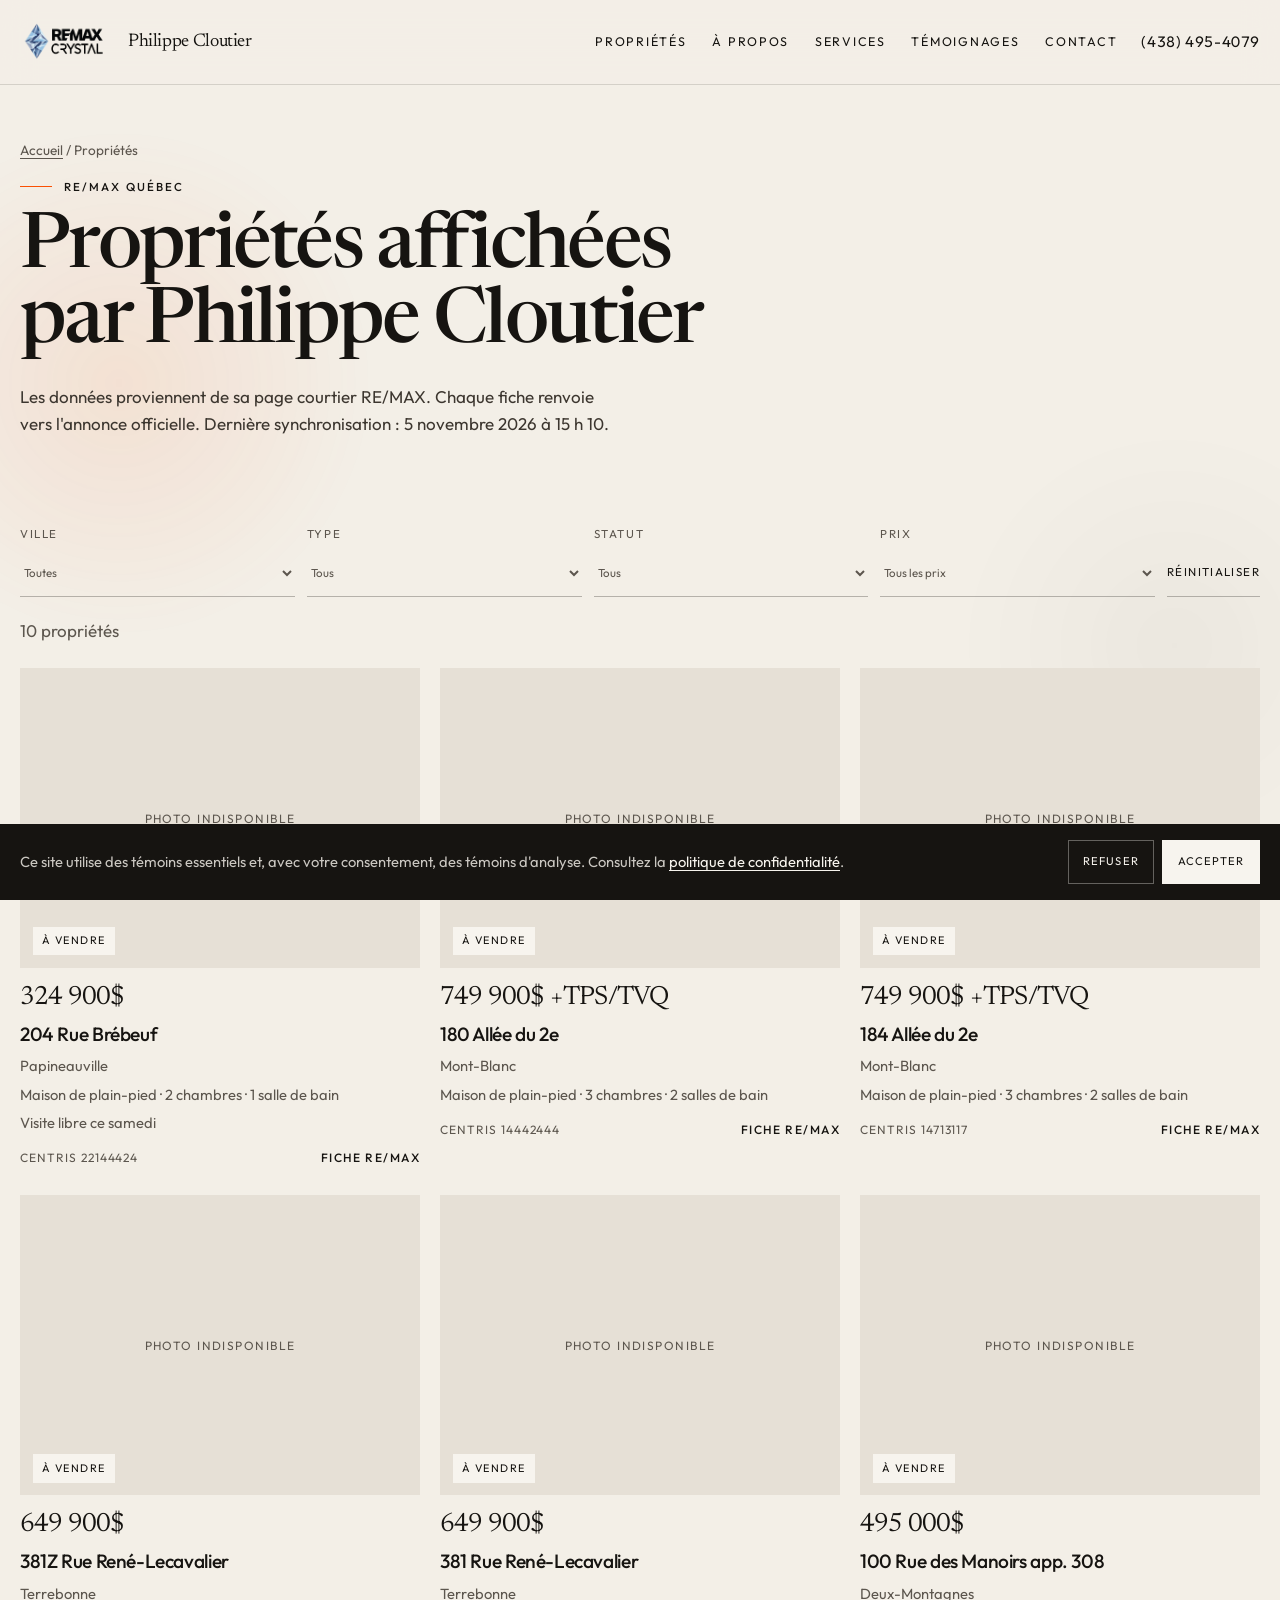
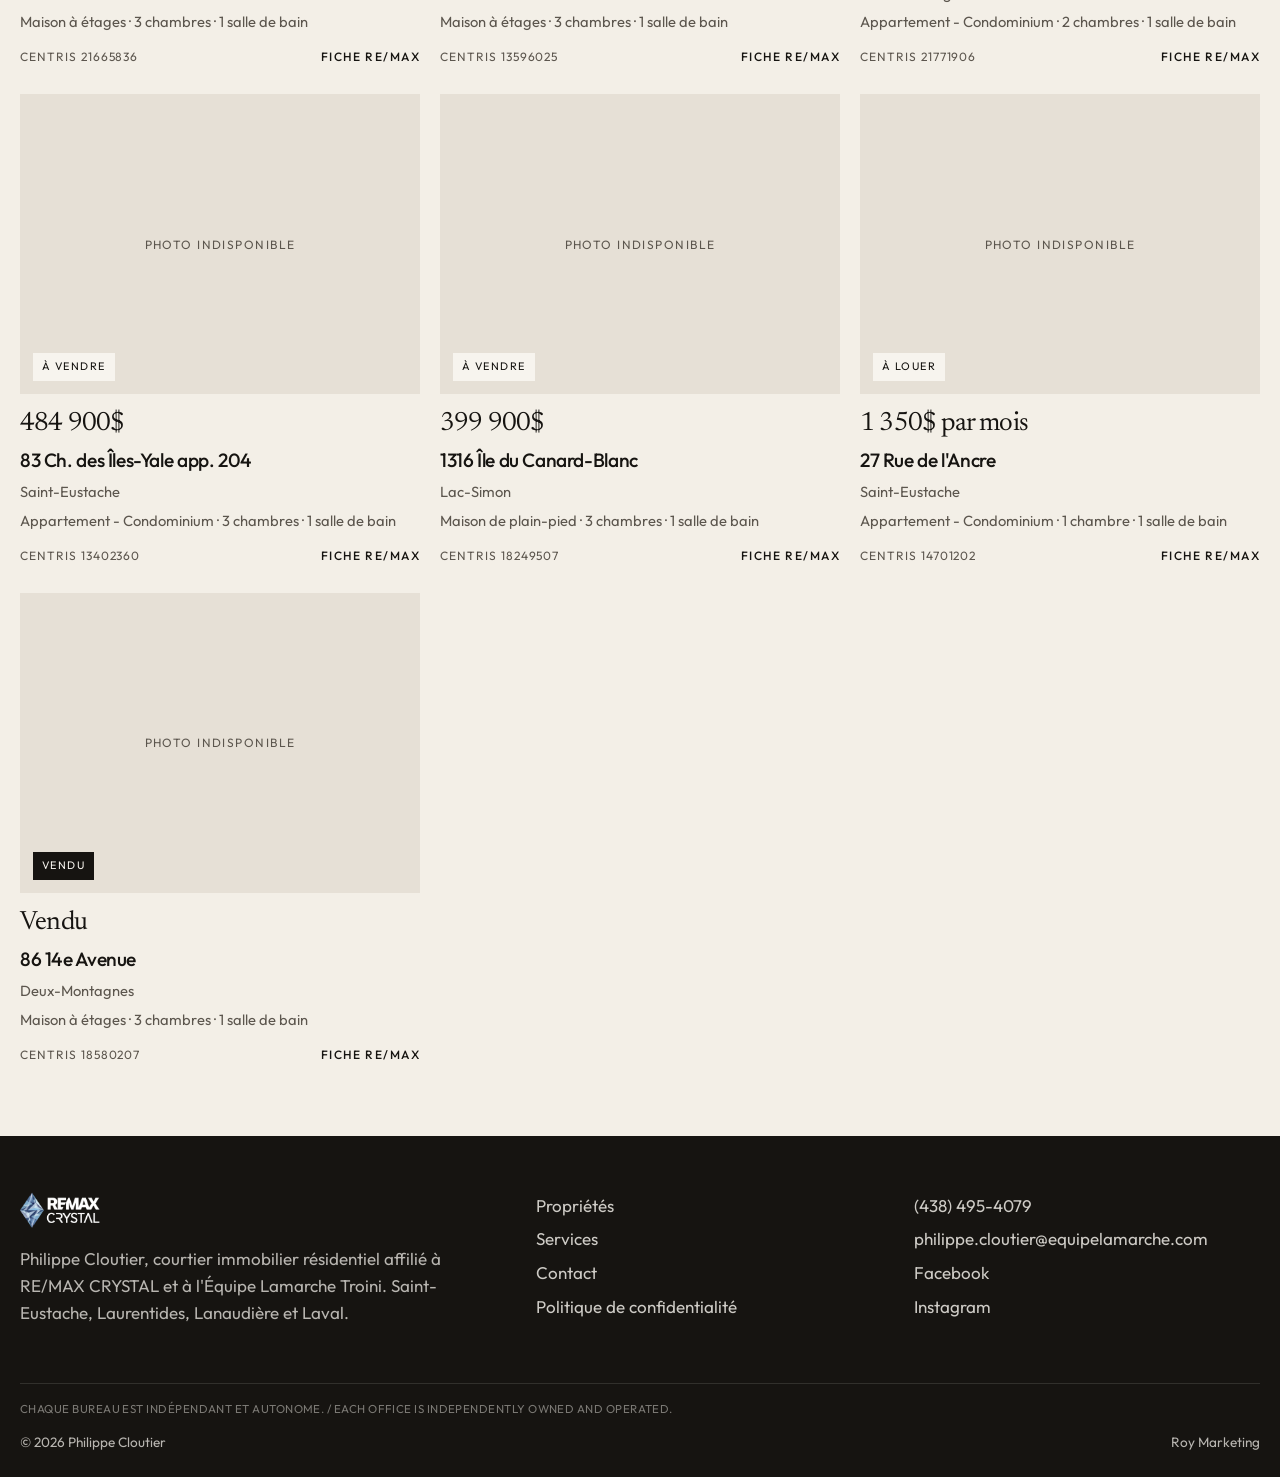
==== commit e64852a7: "Sync RE/MAX listings" ====
--- a/proprietes/index.html
+++ b/proprietes/index.html
@@ -71,7 +71,7 @@
       <p class="crumbs"><a href="/">Accueil</a> / Propriétés</p>
       <p class="eyebrow">RE/MAX Québec</p>
       <h1>Propriétés affichées par Philippe Cloutier</h1>
-      <p class="lede" style="margin-top:1.25rem">Les données proviennent de sa page courtier RE/MAX. Chaque fiche renvoie vers l'annonce officielle. Dernière synchronisation : 4 novembre 2026 à 14 h 56.</p>
+      <p class="lede" style="margin-top:1.25rem">Les données proviennent de sa page courtier RE/MAX. Chaque fiche renvoie vers l'annonce officielle. Dernière synchronisation : 5 novembre 2026 à 15 h 10.</p>
     </div>
   </section>
   <section class="section-tight">
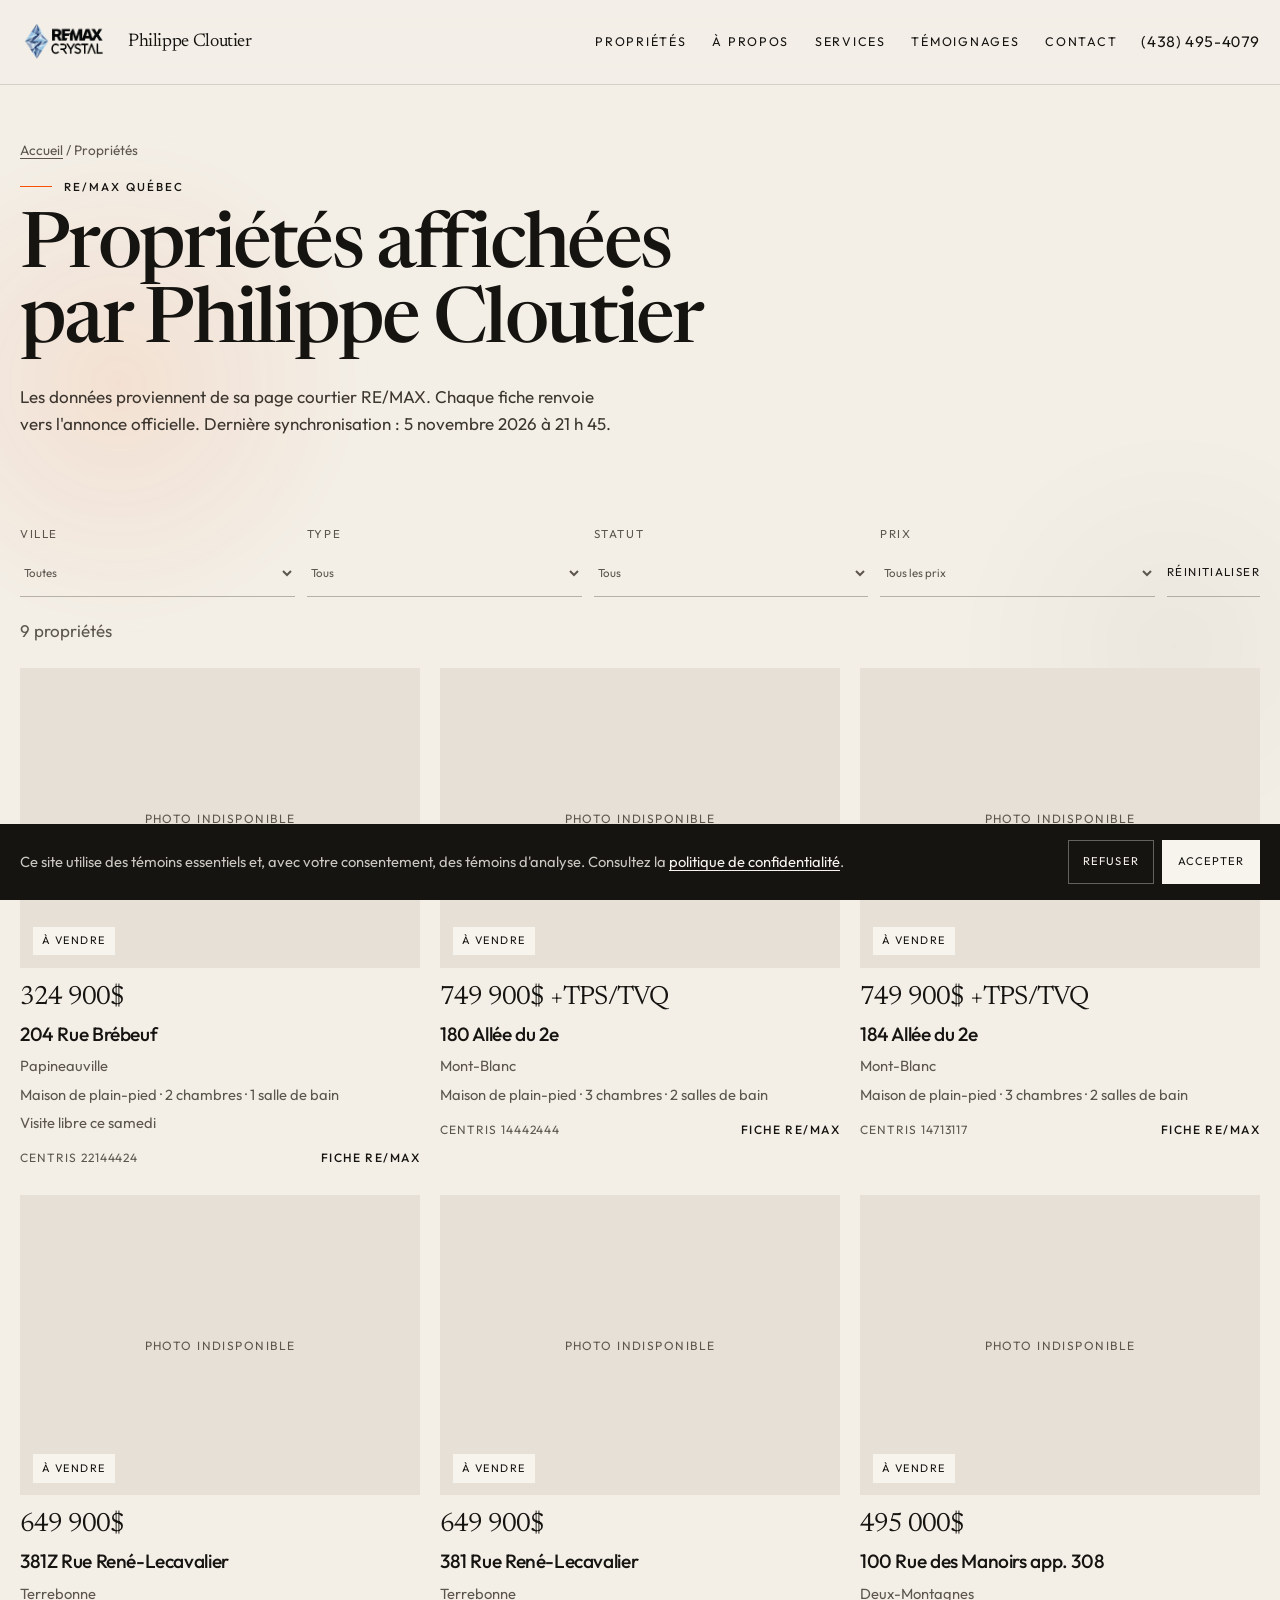
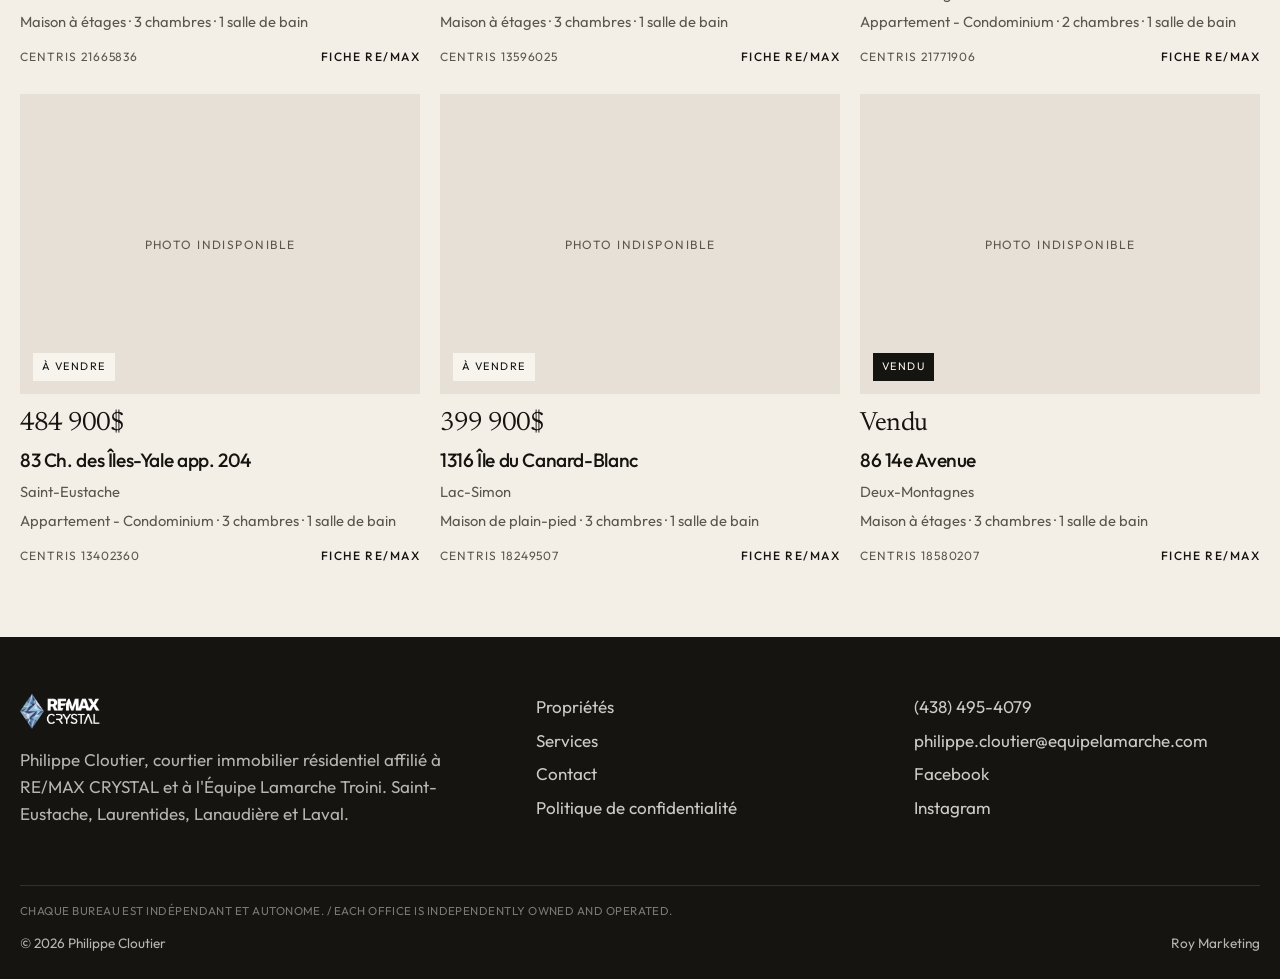
==== commit 01b3c40c: "Sync RE/MAX listings" ====
--- a/proprietes/index.html
+++ b/proprietes/index.html
@@ -27,7 +27,7 @@
   <meta name="twitter:image" content="https://philippecloutier.net/og-image.jpg">
   <meta name="twitter:image:alt" content="Propriétés affichées par Philippe Cloutier, courtier RE/MAX CRYSTAL">
   <script type="application/ld+json">
-{"@context":"https://schema.org","@graph":[{"@type":"WebSite","@id":"https://philippecloutier.net/#website","url":"https://philippecloutier.net/","name":"Philippe Cloutier, courtier immobilier","inLanguage":"fr-CA","publisher":{"@id":"https://philippecloutier.net/#agent"}},{"@type":["RealEstateAgent","LocalBusiness"],"@id":"https://philippecloutier.net/#agent","name":"Philippe Cloutier","url":"https://philippecloutier.net/","image":["https://philippecloutier.net/assets/portrait.webp","https://philippecloutier.net/og-image.jpg"],"description":"Courtier immobilier résidentiel RE/MAX CRYSTAL à Saint-Eustache. Achat, vente et évaluation sur la Rive-Nord, dans les Laurentides, Lanaudière et Laval.","telephone":["+1-438-495-4079","+1-450-472-7220"],"email":"philippe.cloutier@equipelamarche.com","address":{"@type":"PostalAddress","streetAddress":"479 Bd Arthur-Sauvé, Local 101","addressLocality":"Saint-Eustache","addressRegion":"QC","postalCode":"J7P 2B3","addressCountry":"CA"},"geo":{"@type":"GeoCoordinates","latitude":45.565,"longitude":-73.905},"areaServed":[{"@type":"AdministrativeArea","name":"Saint-Eustache"},{"@type":"AdministrativeArea","name":"Sainte-Thérèse"},{"@type":"AdministrativeArea","name":"Deux-Montagnes"},{"@type":"AdministrativeArea","name":"Boisbriand"},{"@type":"AdministrativeArea","name":"Blainville"},{"@type":"AdministrativeArea","name":"Mirabel"},{"@type":"AdministrativeArea","name":"Terrebonne"},{"@type":"AdministrativeArea","name":"Laurentides"},{"@type":"AdministrativeArea","name":"Lanaudière"},{"@type":"AdministrativeArea","name":"Laval"}],"knowsLanguage":["fr-CA","en"],"hasCredential":{"@type":"EducationalOccupationalCredential","credentialCategory":"license","identifier":"J4384","recognizedBy":{"@type":"Organization","name":"OACIQ","url":"https://www.oaciq.com/"}},"memberOf":{"@type":"Organization","name":"Équipe Lamarche Troini","url":"https://equipelt.com/"},"parentOrganization":{"@type":"Organization","name":"RE/MAX CRYSTAL","url":"https://www.remax-quebec.com/","identifier":"A2944"},"sameAs":["https://www.facebook.com/profile.php?id=61580330362343","https://www.instagram.com/philippe_cloutier_/","https://www.remax-quebec.com/fr/courtiers-immobiliers/philippe.cloutier","https://equipelt.com/"]},{"@type":"BreadcrumbList","itemListElement":[{"@type":"ListItem","position":1,"name":"Accueil","item":"https://philippecloutier.net/"},{"@type":"ListItem","position":2,"name":"Propriétés","item":"https://philippecloutier.net/proprietes/"}]},{"@type":"ItemList","name":"Propriétés de Philippe Cloutier","numberOfItems":10,"itemListElement":[{"@type":"ListItem","position":1,"url":"https://philippecloutier.net/proprietes/22144424/","name":"204 Rue Brébeuf, Papineauville"},{"@type":"ListItem","position":2,"url":"https://philippecloutier.net/proprietes/14442444/","name":"180 Allée du 2e, Mont-Blanc"},{"@type":"ListItem","position":3,"url":"https://philippecloutier.net/proprietes/14713117/","name":"184 Allée du 2e, Mont-Blanc"},{"@type":"ListItem","position":4,"url":"https://philippecloutier.net/proprietes/21665836/","name":"381Z Rue René-Lecavalier, Terrebonne"},{"@type":"ListItem","position":5,"url":"https://philippecloutier.net/proprietes/13596025/","name":"381 Rue René-Lecavalier, Terrebonne"},{"@type":"ListItem","position":6,"url":"https://philippecloutier.net/proprietes/21771906/","name":"100 Rue des Manoirs app. 308, Deux-Montagnes"},{"@type":"ListItem","position":7,"url":"https://philippecloutier.net/proprietes/13402360/","name":"83 Ch. des Îles-Yale app. 204, Saint-Eustache"},{"@type":"ListItem","position":8,"url":"https://philippecloutier.net/proprietes/18249507/","name":"1316 Île du Canard-Blanc, Lac-Simon"},{"@type":"ListItem","position":9,"url":"https://philippecloutier.net/proprietes/14701202/","name":"27 Rue de l'Ancre, Saint-Eustache"},{"@type":"ListItem","position":10,"url":"https://philippecloutier.net/proprietes/18580207/","name":"86 14e Avenue, Deux-Montagnes"}]}]}
+{"@context":"https://schema.org","@graph":[{"@type":"WebSite","@id":"https://philippecloutier.net/#website","url":"https://philippecloutier.net/","name":"Philippe Cloutier, courtier immobilier","inLanguage":"fr-CA","publisher":{"@id":"https://philippecloutier.net/#agent"}},{"@type":["RealEstateAgent","LocalBusiness"],"@id":"https://philippecloutier.net/#agent","name":"Philippe Cloutier","url":"https://philippecloutier.net/","image":["https://philippecloutier.net/assets/portrait.webp","https://philippecloutier.net/og-image.jpg"],"description":"Courtier immobilier résidentiel RE/MAX CRYSTAL à Saint-Eustache. Achat, vente et évaluation sur la Rive-Nord, dans les Laurentides, Lanaudière et Laval.","telephone":["+1-438-495-4079","+1-450-472-7220"],"email":"philippe.cloutier@equipelamarche.com","address":{"@type":"PostalAddress","streetAddress":"479 Bd Arthur-Sauvé, Local 101","addressLocality":"Saint-Eustache","addressRegion":"QC","postalCode":"J7P 2B3","addressCountry":"CA"},"geo":{"@type":"GeoCoordinates","latitude":45.565,"longitude":-73.905},"areaServed":[{"@type":"AdministrativeArea","name":"Saint-Eustache"},{"@type":"AdministrativeArea","name":"Sainte-Thérèse"},{"@type":"AdministrativeArea","name":"Deux-Montagnes"},{"@type":"AdministrativeArea","name":"Boisbriand"},{"@type":"AdministrativeArea","name":"Blainville"},{"@type":"AdministrativeArea","name":"Mirabel"},{"@type":"AdministrativeArea","name":"Terrebonne"},{"@type":"AdministrativeArea","name":"Laurentides"},{"@type":"AdministrativeArea","name":"Lanaudière"},{"@type":"AdministrativeArea","name":"Laval"}],"knowsLanguage":["fr-CA","en"],"hasCredential":{"@type":"EducationalOccupationalCredential","credentialCategory":"license","identifier":"J4384","recognizedBy":{"@type":"Organization","name":"OACIQ","url":"https://www.oaciq.com/"}},"memberOf":{"@type":"Organization","name":"Équipe Lamarche Troini","url":"https://equipelt.com/"},"parentOrganization":{"@type":"Organization","name":"RE/MAX CRYSTAL","url":"https://www.remax-quebec.com/","identifier":"A2944"},"sameAs":["https://www.facebook.com/profile.php?id=61580330362343","https://www.instagram.com/philippe_cloutier_/","https://www.remax-quebec.com/fr/courtiers-immobiliers/philippe.cloutier","https://equipelt.com/"]},{"@type":"BreadcrumbList","itemListElement":[{"@type":"ListItem","position":1,"name":"Accueil","item":"https://philippecloutier.net/"},{"@type":"ListItem","position":2,"name":"Propriétés","item":"https://philippecloutier.net/proprietes/"}]},{"@type":"ItemList","name":"Propriétés de Philippe Cloutier","numberOfItems":9,"itemListElement":[{"@type":"ListItem","position":1,"url":"https://philippecloutier.net/proprietes/22144424/","name":"204 Rue Brébeuf, Papineauville"},{"@type":"ListItem","position":2,"url":"https://philippecloutier.net/proprietes/14442444/","name":"180 Allée du 2e, Mont-Blanc"},{"@type":"ListItem","position":3,"url":"https://philippecloutier.net/proprietes/14713117/","name":"184 Allée du 2e, Mont-Blanc"},{"@type":"ListItem","position":4,"url":"https://philippecloutier.net/proprietes/21665836/","name":"381Z Rue René-Lecavalier, Terrebonne"},{"@type":"ListItem","position":5,"url":"https://philippecloutier.net/proprietes/13596025/","name":"381 Rue René-Lecavalier, Terrebonne"},{"@type":"ListItem","position":6,"url":"https://philippecloutier.net/proprietes/21771906/","name":"100 Rue des Manoirs app. 308, Deux-Montagnes"},{"@type":"ListItem","position":7,"url":"https://philippecloutier.net/proprietes/13402360/","name":"83 Ch. des Îles-Yale app. 204, Saint-Eustache"},{"@type":"ListItem","position":8,"url":"https://philippecloutier.net/proprietes/18249507/","name":"1316 Île du Canard-Blanc, Lac-Simon"},{"@type":"ListItem","position":9,"url":"https://philippecloutier.net/proprietes/18580207/","name":"86 14e Avenue, Deux-Montagnes"}]}]}
 </script>
   <link rel="preconnect" href="https://fonts.googleapis.com">
   <link rel="preconnect" href="https://fonts.gstatic.com" crossorigin>
@@ -71,7 +71,7 @@
       <p class="crumbs"><a href="/">Accueil</a> / Propriétés</p>
       <p class="eyebrow">RE/MAX Québec</p>
       <h1>Propriétés affichées par Philippe Cloutier</h1>
-      <p class="lede" style="margin-top:1.25rem">Les données proviennent de sa page courtier RE/MAX. Chaque fiche renvoie vers l'annonce officielle. Dernière synchronisation : 5 novembre 2026 à 15 h 10.</p>
+      <p class="lede" style="margin-top:1.25rem">Les données proviennent de sa page courtier RE/MAX. Chaque fiche renvoie vers l'annonce officielle. Dernière synchronisation : 5 novembre 2026 à 21 h 45.</p>
     </div>
   </section>
   <section class="section-tight">
@@ -84,7 +84,7 @@
           <select id="filter-kind" name="type"><option value="">Tous</option><option value="Appartement - Condominium">Appartement - Condominium</option><option value="Maison à étages">Maison à étages</option><option value="Maison de plain-pied">Maison de plain-pied</option></select>
         </label>
         <label>Statut
-          <select id="filter-status" name="statut"><option value="">Tous</option><option value="a-vendre">À vendre</option><option value="a-louer">À louer</option><option value="vendu">Vendu</option><option value="visite-libre">Visite libre</option></select>
+          <select id="filter-status" name="statut"><option value="">Tous</option><option value="a-vendre">À vendre</option><option value="vendu">Vendu</option><option value="visite-libre">Visite libre</option></select>
         </label>
         <label>Prix
           <select id="filter-price" name="prix">
@@ -97,7 +97,7 @@
         </label>
         <button type="button" id="filter-reset">Réinitialiser</button>
       </form>
-      <p class="result-count" id="result-count">10 propriétés</p>
+      <p class="result-count" id="result-count">9 propriétés</p>
       <div class="listing-grid" data-listing-grid>
         <article class="card" data-city="Papineauville" data-kind="Maison de plain-pied" data-status="a-vendre" data-open-house="1" data-price="324900" data-price-kind="sale">
   <a class="card-media" href="/proprietes/22144424/">
@@ -232,23 +232,6 @@
     <div class="card-foot">
       <span class="card-mls">Centris 18249507</span>
       <a class="text-link" href="https://www.remax-quebec.com/fr/proprietes/maison-a-vendre-outaouais/1316-ile-du-canard-blanc-lac-simon-18249507" target="_blank" rel="noopener">Fiche RE/MAX</a>
-    </div>
-  </div>
-</article>
-<article class="card" data-city="Saint-Eustache" data-kind="Appartement - Condominium" data-status="a-louer" data-open-house="0" data-price="" data-price-kind="rent">
-  <a class="card-media" href="/proprietes/14701202/">
-    <img src="https://media.remax-quebec.com/img/www_medium/0026/m14701202-pri01-01.jpg" alt="27 Rue de l'Ancre, Saint-Eustache" width="960" height="720" loading="lazy" decoding="async" onerror="this.closest('.card-media').classList.add('is-missing')">
-    <span class="card-status">À louer</span>
-  </a>
-  <div class="card-body">
-    <p class="card-price">1 350$ par mois</p>
-    <h3><a href="/proprietes/14701202/">27 Rue de l'Ancre</a></h3>
-    <p class="card-city">Saint-Eustache</p>
-    <p class="card-meta">Appartement - Condominium · 1 chambre · 1 salle de bain</p>
-    
-    <div class="card-foot">
-      <span class="card-mls">Centris 14701202</span>
-      <a class="text-link" href="https://www.remax-quebec.com/fr/proprietes/condo-a-louer-laval-rive-nord/27-rue-de-l-ancre-saint-eustache-ouest-14701202" target="_blank" rel="noopener">Fiche RE/MAX</a>
     </div>
   </div>
 </article>
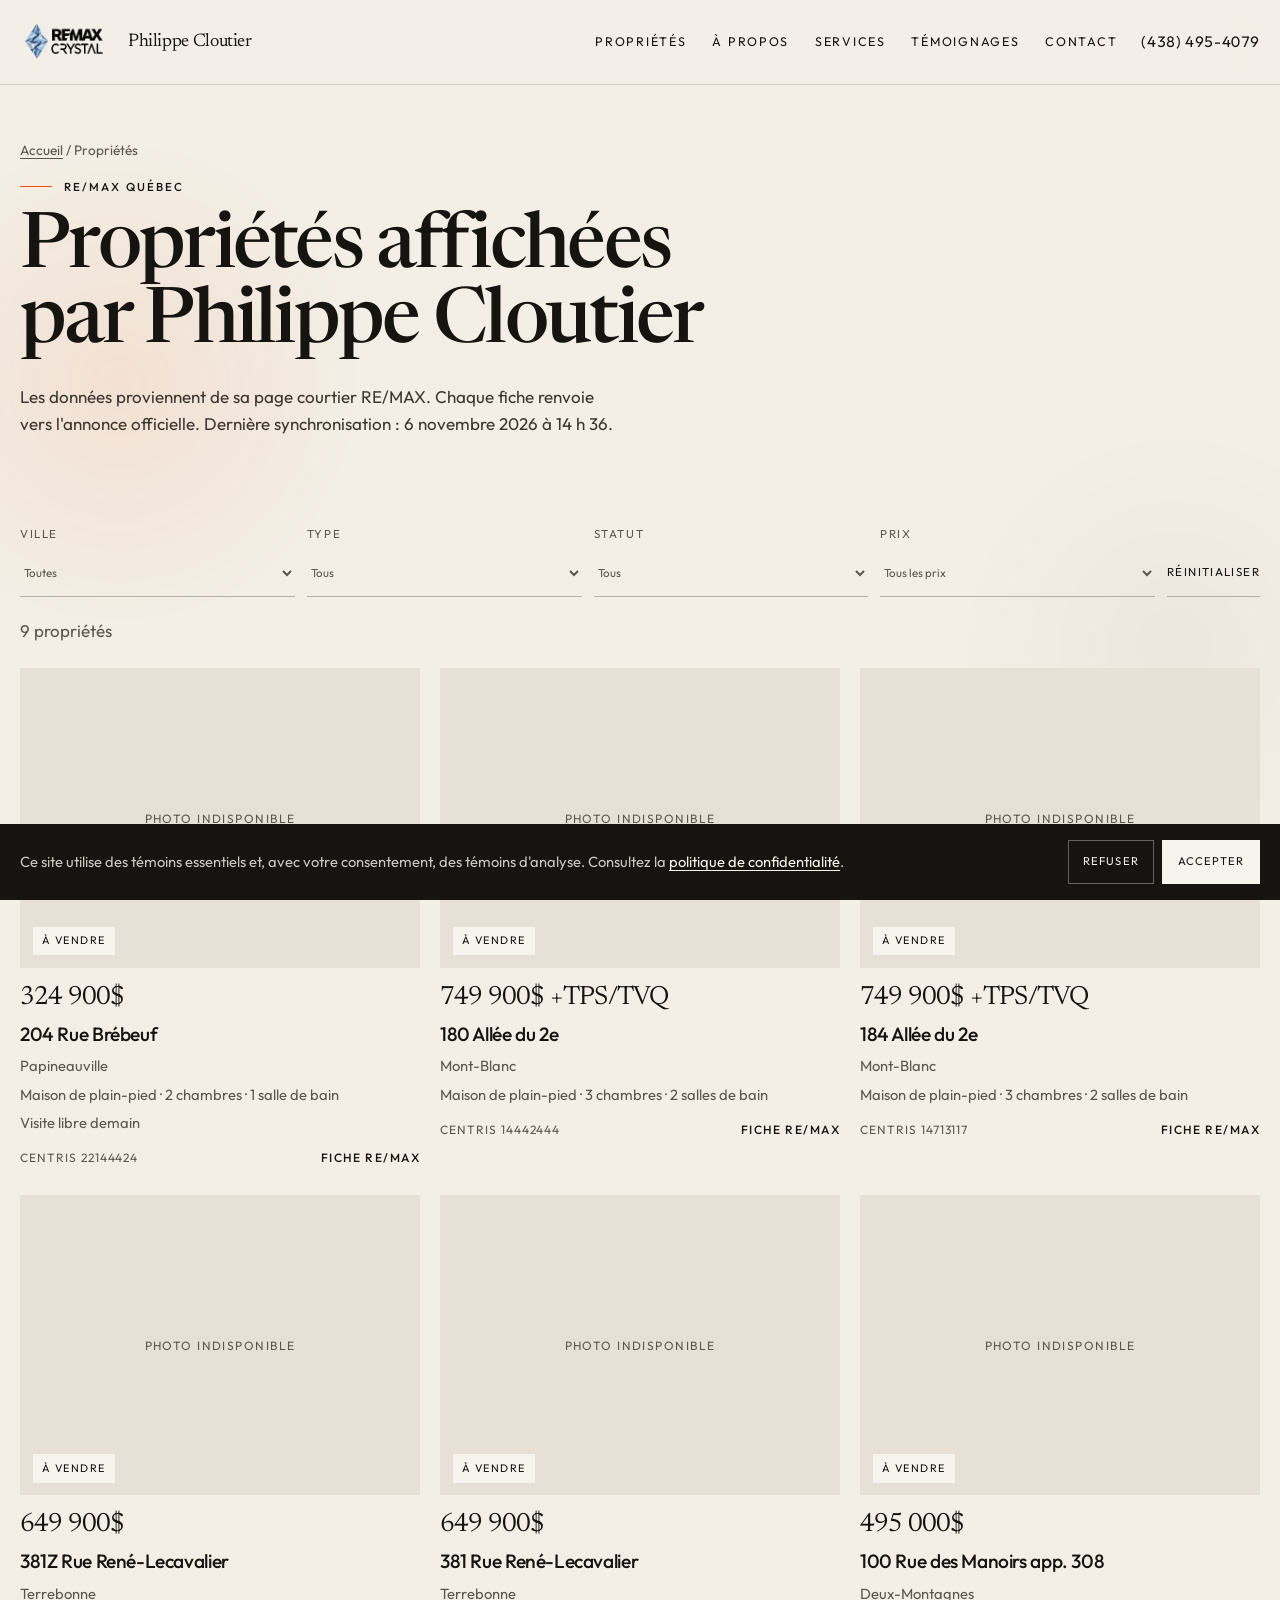
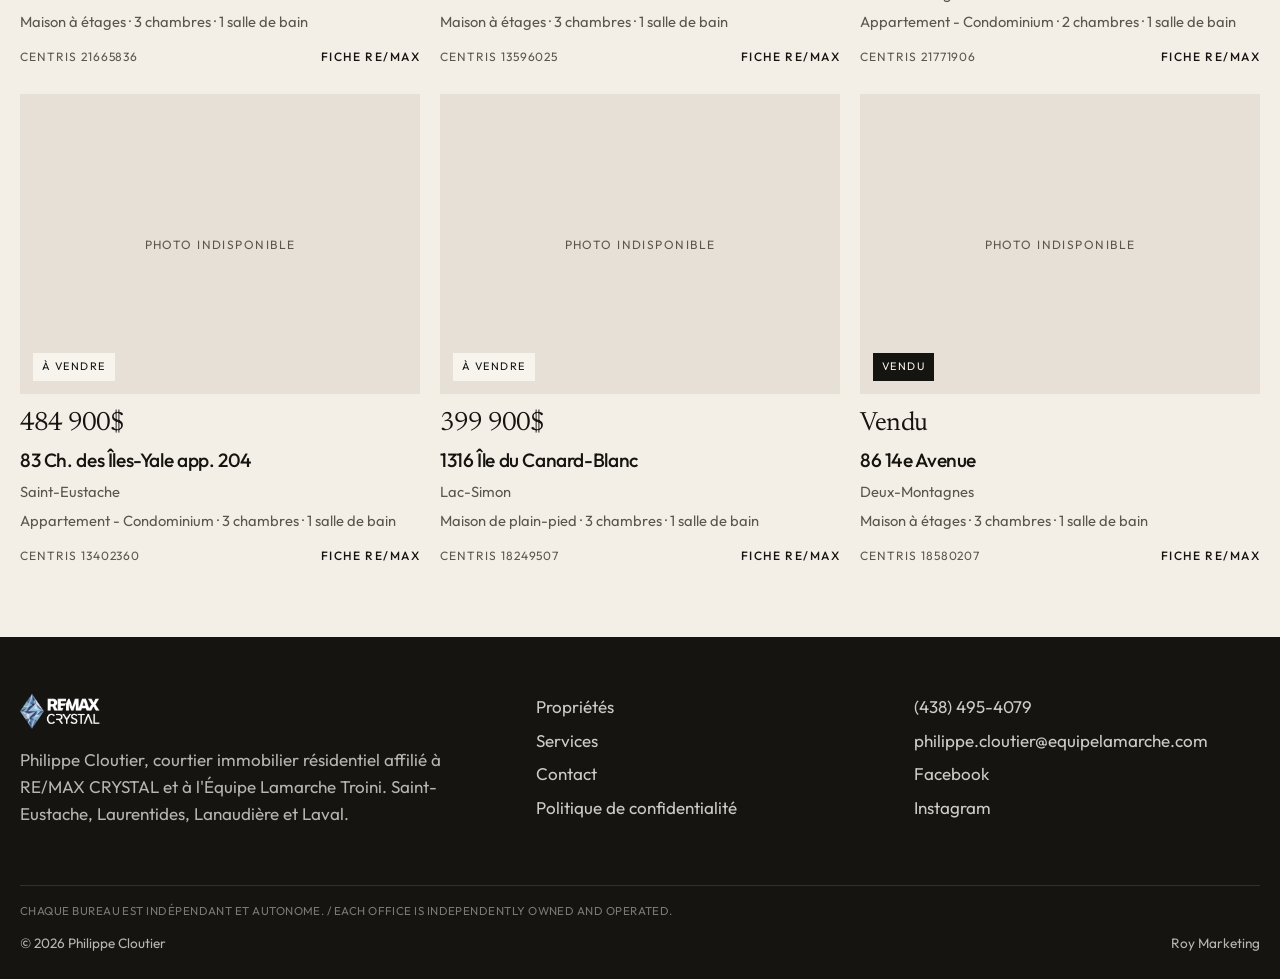
==== commit 901f6f62: "Sync RE/MAX listings" ====
--- a/proprietes/index.html
+++ b/proprietes/index.html
@@ -71,7 +71,7 @@
       <p class="crumbs"><a href="/">Accueil</a> / Propriétés</p>
       <p class="eyebrow">RE/MAX Québec</p>
       <h1>Propriétés affichées par Philippe Cloutier</h1>
-      <p class="lede" style="margin-top:1.25rem">Les données proviennent de sa page courtier RE/MAX. Chaque fiche renvoie vers l'annonce officielle. Dernière synchronisation : 5 novembre 2026 à 21 h 45.</p>
+      <p class="lede" style="margin-top:1.25rem">Les données proviennent de sa page courtier RE/MAX. Chaque fiche renvoie vers l'annonce officielle. Dernière synchronisation : 6 novembre 2026 à 14 h 36.</p>
     </div>
   </section>
   <section class="section-tight">
@@ -109,7 +109,7 @@
     <h3><a href="/proprietes/22144424/">204 Rue Brébeuf</a></h3>
     <p class="card-city">Papineauville</p>
     <p class="card-meta">Maison de plain-pied · 2 chambres · 1 salle de bain</p>
-    <p class="card-note">Visite libre ce samedi</p>
+    <p class="card-note">Visite libre demain</p>
     <div class="card-foot">
       <span class="card-mls">Centris 22144424</span>
       <a class="text-link" href="https://www.remax-quebec.com/fr/proprietes/maison-a-vendre-outaouais/204-rue-brebeuf-papineauville-22144424" target="_blank" rel="noopener">Fiche RE/MAX</a>
